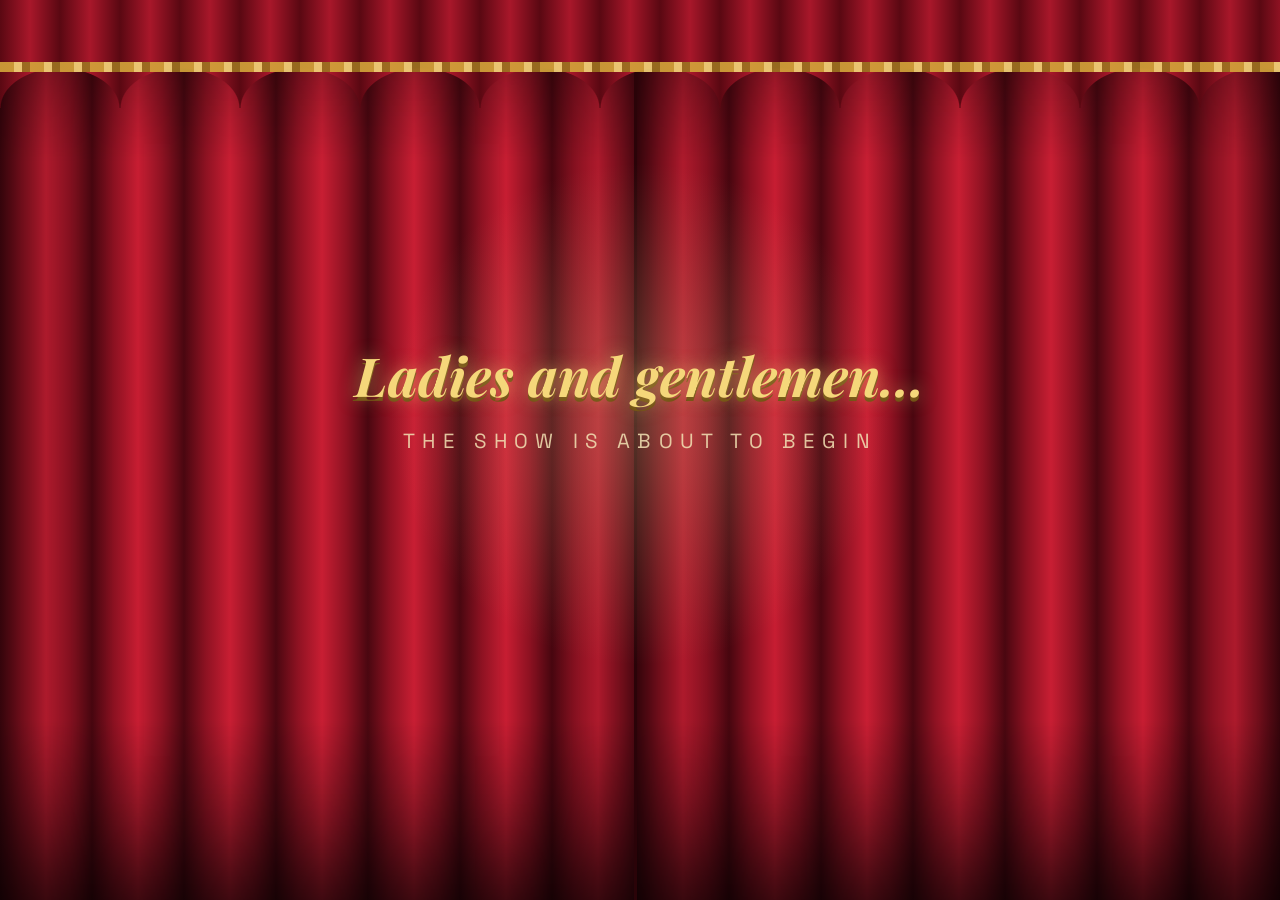
==== index.html @ 65e8bf9b "Remove voice control; update authors on cover Co-Authored-By: Claude Opus 5.5 <noreply@anthropic.com" ====
<!DOCTYPE html>
<html lang="en">
<head>
<meta charset="utf-8">
<meta name="viewport" content="width=device-width, initial-scale=1">
<title>TikTok and Its Influence on Modern People</title>
<link rel="preconnect" href="https://fonts.googleapis.com">
<link rel="preconnect" href="https://fonts.gstatic.com" crossorigin>
<link rel="stylesheet" href="https://fonts.googleapis.com/css2?family=Inter:wght@400..700&family=Space+Grotesk:wght@400..700&family=Playfair+Display:ital,wght@1,700&display=swap">
<style>
*{box-sizing:border-box;margin:0;padding:0}
html,body{width:100%;height:100%;background:#000;overflow:hidden;font-family:'Inter',Arial,sans-serif;-webkit-font-smoothing:antialiased}
#viewport{position:fixed;inset:0;display:flex;align-items:center;justify-content:center;background:#000}
#stage{position:relative;width:1920px;height:1080px;flex:none;transform-origin:center center;overflow:hidden;background:#0b0b10}

/* slide format */
#stage section{position:absolute;inset:0;width:1920px;height:1080px;display:flex;flex-direction:column;visibility:hidden;will-change:transform}
#stage section.active{visibility:visible}
#stage section div{display:flex;flex-direction:column}
#stage section h1{font-size:96px;font-weight:600;line-height:1.1}
#stage section h2{font-size:64px;font-weight:600;line-height:1.15}
#stage section h3{font-size:44px;font-weight:600;line-height:1.2}
#stage section p{font-size:32px;line-height:1.4}
#stage section aside{display:none}
#stage section svg.icon{flex:none;display:block}
#stage section .shape{flex:none;display:block}

/* slide transitions: push */
@keyframes pushInFwd{from{transform:translateX(100%)}to{transform:translateX(0)}}
@keyframes pushOutFwd{from{transform:translateX(0)}to{transform:translateX(-100%)}}
@keyframes pushInBack{from{transform:translateX(-100%)}to{transform:translateX(0)}}
@keyframes pushOutBack{from{transform:translateX(0)}to{transform:translateX(100%)}}
.in-fwd{animation:pushInFwd .5s cubic-bezier(.7,0,.25,1) both}
.out-fwd{animation:pushOutFwd .7s cubic-bezier(.7,0,.25,1) both;visibility:visible!important}
.in-back{animation:pushInBack .5s cubic-bezier(.7,0,.25,1) both}
.out-back{animation:pushOutBack .7s cubic-bezier(.7,0,.25,1) both;visibility:visible!important}

/* build-in animations (use individual translate/scale so element rotation is kept) */
[data-build-in].pending{opacity:0}
@keyframes b-fade{from{opacity:0}to{opacity:1}}
@keyframes b-rise{from{opacity:0;translate:0 70px}to{opacity:1;translate:0 0}}
@keyframes b-drop{from{opacity:0;translate:0 -70px}to{opacity:1;translate:0 0}}
@keyframes b-left{from{opacity:0;translate:120px 0}to{opacity:1;translate:0 0}}
@keyframes b-right{from{opacity:0;translate:-120px 0}to{opacity:1;translate:0 0}}
@keyframes b-scale{from{opacity:0;scale:.6}to{opacity:1;scale:1}}
@keyframes b-pop{0%{opacity:0;scale:.3}60%{opacity:1;scale:1.12}80%{scale:.96}100%{opacity:1;scale:1}}
.b-fade{animation:b-fade .6s ease both}
.b-rise{animation:b-rise .7s cubic-bezier(.2,.8,.2,1) both}
.b-drop{animation:b-drop .7s cubic-bezier(.2,.8,.2,1) both}
.b-left{animation:b-left .7s cubic-bezier(.2,.8,.2,1) both}
.b-right{animation:b-right .7s cubic-bezier(.2,.8,.2,1) both}
.b-scale{animation:b-scale .6s cubic-bezier(.2,.8,.2,1) both}
.b-pop{animation:b-pop .6s cubic-bezier(.2,.8,.2,1) both}

/* ---------- curtains ---------- */
#theatre{position:fixed;inset:0;z-index:50;pointer-events:none}
.curtain{position:absolute;top:0;bottom:0;width:50.5%;pointer-events:auto;
  background:
    linear-gradient(180deg,rgba(0,0,0,.35) 0%,rgba(0,0,0,0) 18%,rgba(0,0,0,0) 80%,rgba(0,0,0,.55) 100%),
    repeating-linear-gradient(90deg,#4a0710 0px,#8e1222 22px,#c81e33 46px,#8e1222 70px,#4a0710 92px);
  box-shadow:inset 0 0 120px rgba(0,0,0,.6);
  transition:transform 2.6s cubic-bezier(.65,0,.25,1)}
.curtain.l{left:0;transform-origin:left top;border-right:3px solid #2a0308}
.curtain.r{right:0;transform-origin:right top;border-left:3px solid #2a0308}
#theatre.open .curtain.l{transform:translateX(-96%) scaleX(.55)}
#theatre.open .curtain.r{transform:translateX(96%) scaleX(.55)}
.valance{position:absolute;left:0;right:0;top:0;height:12vh;z-index:3;pointer-events:none;
  background:
    repeating-linear-gradient(90deg,#5a0812 0,#a8172a 30px,#5a0812 60px);
  -webkit-mask:radial-gradient(60px 40px at 60px 100%,transparent 98%,#000) 0 0/120px 100% repeat-x;
          mask:radial-gradient(60px 40px at 60px 100%,transparent 98%,#000) 0 0/120px 100% repeat-x;
  box-shadow:0 10px 30px rgba(0,0,0,.6)}
.valance-trim{position:absolute;left:0;right:0;top:calc(12vh - 46px);height:10px;z-index:4;pointer-events:none;
  background:repeating-linear-gradient(90deg,#d4a63a 0 14px,#f5d77a 14px 22px,#9c7420 22px 30px);opacity:.9}
#marquee{position:absolute;left:50%;top:44%;transform:translate(-50%,-50%);z-index:5;text-align:center;
  color:#f5d77a;pointer-events:none;transition:opacity .8s ease;width:90vw}
#marquee .t1{font-family:'Playfair Display',Georgia,serif;font-style:italic;font-weight:700;font-size:clamp(28px,4.2vw,72px);
  text-shadow:0 0 18px rgba(245,215,122,.55),0 4px 0 #6b4b10}
#marquee .t2{margin-top:2vh;font-family:'Space Grotesk',Arial,sans-serif;font-size:clamp(16px,1.6vw,28px);letter-spacing:.35em;
  text-transform:uppercase;color:#f3e3b5;opacity:.85}
#theatre.open #marquee{opacity:0}
#spot{position:absolute;inset:0;z-index:2;pointer-events:none;
  background:radial-gradient(ellipse 28% 40% at 50% 46%,rgba(255,230,160,.22),transparent 70%);
  animation:spot 4s ease-in-out infinite alternate;transition:opacity .8s}
@keyframes spot{from{opacity:.6}to{opacity:1}}
#theatre.open #spot{opacity:0}
#theatre.open .valance,#theatre.open .valance-trim{transition:transform 2.4s cubic-bezier(.65,0,.25,1) .6s;transform:translateY(-130%)}
#theatre.gone{display:none}

/* slide counter + hint */
#hud{position:fixed;left:50%;bottom:14px;transform:translateX(-50%);z-index:40;color:rgba(255,255,255,.55);font:500 13px 'Inter',Arial,sans-serif;
  background:rgba(0,0,0,.35);padding:6px 12px;border-radius:999px;opacity:0;transition:opacity .4s;pointer-events:none}
body.show-hud #hud{opacity:1}
</style>
</head>
<body>
<div id="viewport"><div id="stage">
<section id="cover" data-transition="push" style="background:radial-gradient(circle at 80% 45%, #2b1238 0%, #0b0b10 60%);color:#f4f1ea;font-family:'Inter', Arial, sans-serif;padding:128px;display:flex;flex-direction:column;justify-content:space-between;gap:32px">
<div style="position:absolute;left:1352px;top:140px;width:400px;height:800px;display:flex;flex-direction:column;justify-content:space-between;padding:36px;border-radius:56px;border:12px solid #26262e;background:linear-gradient(160deg, #ff2d6f 0%, #7a3cff 50%, #16d9d0 100%);box-shadow:0 0 140px rgba(255,45,111,0.45)">
<p style="align-self:center;font-size:24px;font-weight:700;color:#ffffff;background:rgba(11,11,16,0.35);padding:8px 24px;border-radius:40px">For You</p>
<x-icon name="Play" style="align-self:center;color:#ffffff;width:150px;height:150px"></x-icon>
<div style="display:flex;flex-direction:row;justify-content:space-between;align-items:flex-end">
<div style="display:flex;flex-direction:column;gap:14px">
<div style="width:190px;height:14px;border-radius:7px;background:#ffffff"></div>
<div style="width:130px;height:14px;border-radius:7px;background:rgba(255,255,255,0.7)"></div>
</div>
<div style="display:flex;flex-direction:column;gap:24px">
<x-icon name="ThumbsUp" style="color:#ffffff;width:52px;height:52px"></x-icon>
<x-icon name="Chat" style="color:#ffffff;width:52px;height:52px"></x-icon>
<x-icon name="PaperPlane" style="color:#ffffff;width:52px;height:52px"></x-icon>
</div>
</div>
</div>
<p data-build-in="pop 1 auto" style="position:absolute;left:1170px;top:240px;width:270px;text-align:center;font-size:30px;font-weight:700;color:#0b0b10;background:#25f4ee;padding:14px 20px;border-radius:40px;transform:rotate(-8deg);box-shadow:0 12px 32px rgba(0,0,0,0.45)">#creativity</p>
<p data-build-in="pop 2 auto" style="position:absolute;left:1570px;top:560px;width:210px;text-align:center;font-size:30px;font-weight:700;color:#0b0b10;background:#ff2d6f;padding:14px 20px;border-radius:40px;transform:rotate(7deg);box-shadow:0 12px 32px rgba(0,0,0,0.45)">#trends</p>
<p data-build-in="pop 3 auto" style="position:absolute;left:1210px;top:690px;width:190px;text-align:center;font-size:30px;font-weight:700;color:#0b0b10;background:#f4f1ea;padding:14px 20px;border-radius:40px;transform:rotate(-5deg);box-shadow:0 12px 32px rgba(0,0,0,0.45)">#ideas</p>
<p style="align-self:flex-start;font-size:26px;font-weight:700;color:#0b0b10;background:#25f4ee;padding:10px 28px;border-radius:40px">English project · Social networks</p>
<div style="width:1000px;display:flex;flex-direction:column;gap:16px">
<h1 style="font-family:'Space Grotesk', Arial, sans-serif;font-size:220px;font-weight:700;line-height:1;color:#ffffff;text-shadow:6px 6px 0 #ff2d6f, -6px -6px 0 #25f4ee">TikTok</h1>
<p style="font-family:'Space Grotesk', Arial, sans-serif;font-size:56px;font-weight:600;line-height:1.15;color:#f4f1ea">and its influence on modern people</p>
</div>
<div style="width:1150px;display:flex;flex-direction:column;gap:8px">
<p style="font-size:24px;font-weight:600;color:#25f4ee;text-transform:uppercase;letter-spacing:2px">Prepared by</p>
<p style="font-size:30px;line-height:1.4;color:#f4f1ea">Fedir Demianchuk · Liubomyr Shchavinskyi</p>
<p style="font-size:30px;line-height:1.4;color:#a3a3ad">Class 11-І</p>
</div>
<aside>Hello! Today we want to tell you about TikTok and its influence on modern people. We chose TikTok because almost every teenager uses it.

UA: Привіт! Сьогодні ми хочемо розповісти вам про TikTok і його вплив на сучасну людину. Ми обрали TikTok, тому що ним користується майже кожен підліток.</aside>
</section>
<section id="features" data-transition="push" style="background:radial-gradient(circle at 90% 0%, #123a3c 0%, #0b0b10 55%);color:#f4f1ea;font-family:'Inter', Arial, sans-serif;padding:128px 128px 160px;display:flex;flex-direction:column;gap:32px">
<div style="position:absolute;left:128px;top:92px;width:96px;height:10px;border-radius:5px;background:linear-gradient(90deg, #25f4ee, #ff2d6f)"></div>
<h2 style="font-family:'Space Grotesk', Arial, sans-serif;font-size:72px;font-weight:700;line-height:1.1;color:#ffffff">What is TikTok?</h2>
<p style="font-size:40px;line-height:1.3;color:#a3a3ad">A social network for making, sharing and watching short videos.</p>
<div data-build-in="rise 1 auto" style="position:absolute;left:128px;top:410px;width:392px;display:flex;flex-direction:column;gap:20px;background:#16161c;padding:36px;border-radius:28px;border:1px solid #2c2c36;box-shadow:0 0 48px rgba(37,244,238,0.16)">
<div style="width:88px;height:88px;display:flex;flex-direction:row;align-items:center;justify-content:center;border-radius:24px;background:linear-gradient(135deg, #25f4ee, #16bdb8)"><x-icon name="Play" style="color:#0b0b10;width:48px;height:48px"></x-icon></div>
<h3 style="font-family:'Space Grotesk', Arial, sans-serif;font-size:40px;font-weight:700;line-height:1.1;color:#ffffff">Short videos</h3>
<p style="font-size:30px;line-height:1.4">Film, add music, text and effects right in your phone.</p>
</div>
<div data-build-in="rise 2 auto" style="position:absolute;left:552px;top:410px;width:392px;display:flex;flex-direction:column;gap:20px;background:#16161c;padding:36px;border-radius:28px;border:1px solid #2c2c36;box-shadow:0 0 48px rgba(255,45,111,0.16)">
<div style="width:88px;height:88px;display:flex;flex-direction:row;align-items:center;justify-content:center;border-radius:24px;background:linear-gradient(135deg, #ff2d6f, #ff6a95)"><x-icon name="Star" style="color:#0b0b10;width:48px;height:48px"></x-icon></div>
<h3 style="font-family:'Space Grotesk', Arial, sans-serif;font-size:40px;font-weight:700;line-height:1.1;color:#ffffff">For You page</h3>
<p style="font-size:30px;line-height:1.4">An algorithm chooses videos for every user.</p>
</div>
<div data-build-in="rise 3 auto" style="position:absolute;left:976px;top:410px;width:392px;display:flex;flex-direction:column;gap:20px;background:#16161c;padding:36px;border-radius:28px;border:1px solid #2c2c36;box-shadow:0 0 48px rgba(37,244,238,0.16)">
<div style="width:88px;height:88px;display:flex;flex-direction:row;align-items:center;justify-content:center;border-radius:24px;background:linear-gradient(135deg, #25f4ee, #16bdb8)"><x-icon name="Users" style="color:#0b0b10;width:48px;height:48px"></x-icon></div>
<h3 style="font-family:'Space Grotesk', Arial, sans-serif;font-size:40px;font-weight:700;line-height:1.1;color:#ffffff">Trends and duets</h3>
<p style="font-size:30px;line-height:1.4">Users join challenges and answer each other's videos.</p>
</div>
<div data-build-in="rise 4 auto" style="position:absolute;left:1400px;top:410px;width:392px;display:flex;flex-direction:column;gap:20px;background:#16161c;padding:36px;border-radius:28px;border:1px solid #2c2c36;box-shadow:0 0 48px rgba(255,45,111,0.16)">
<div style="width:88px;height:88px;display:flex;flex-direction:row;align-items:center;justify-content:center;border-radius:24px;background:linear-gradient(135deg, #ff2d6f, #ff6a95)"><x-icon name="Lightning" style="color:#0b0b10;width:48px;height:48px"></x-icon></div>
<h3 style="font-family:'Space Grotesk', Arial, sans-serif;font-size:40px;font-weight:700;line-height:1.1;color:#ffffff">Live streams</h3>
<p style="font-size:30px;line-height:1.4">Authors talk to their audience in real time.</p>
</div>
<div style="position:absolute;left:128px;right:128px;bottom:64px;display:flex;flex-direction:row;justify-content:space-between">
<p style="font-size:24px;color:#8d8d98">TikTok · English project</p>
<p style="font-size:24px;color:#8d8d98">2</p>
</div>
<aside>TikTok is a social network where people make, share and watch short videos. Its main purpose is entertainment and self-expression. You can film a video, add music and effects in your phone. The "For You" page shows videos that an algorithm chooses for you. Users also join trends, make duets and go live.

UA: TikTok — це соціальна мережа, де люди створюють, поширюють і дивляться короткі відео. Її головне призначення — розваги та самовираження. Можна зняти відео, додати музику й ефекти просто в телефоні. Сторінка «Для тебе» показує відео, які алгоритм підбирає саме для вас. Користувачі також долучаються до трендів, роблять дуети та виходять у прямий ефір.</aside>
</section>
<section id="proscons" data-transition="push" style="background:radial-gradient(circle at 50% 100%, #24143a 0%, #0b0b10 55%);color:#f4f1ea;font-family:'Inter', Arial, sans-serif;padding:128px 128px 160px;display:flex;flex-direction:column;gap:32px">
<div style="position:absolute;left:128px;top:92px;width:96px;height:10px;border-radius:5px;background:linear-gradient(90deg, #25f4ee, #ff2d6f)"></div>
<h2 style="font-family:'Space Grotesk', Arial, sans-serif;font-size:72px;font-weight:700;line-height:1.1;color:#ffffff">Advantages and disadvantages</h2>
<div data-build-in="right 1 auto" style="position:absolute;left:128px;top:290px;width:800px;display:flex;flex-direction:column;gap:26px;background:#16161c;padding:48px;border-radius:28px;border:2px solid #25f4ee;box-shadow:0 0 64px rgba(37,244,238,0.2)">
<div style="display:flex;flex-direction:row;gap:20px;align-items:center">
<x-icon name="ThumbsUp" style="color:#25f4ee;width:56px;height:56px"></x-icon>
<h3 style="font-family:'Space Grotesk', Arial, sans-serif;font-size:40px;font-weight:700;color:#25f4ee">Advantages</h3>
</div>
<div style="display:flex;flex-direction:row;gap:20px;align-items:flex-start"><x-icon name="CheckCircle" style="color:#25f4ee;width:40px;height:40px"></x-icon><p style="flex:1;font-size:30px;line-height:1.4">Easy to create: you only need a phone</p></div>
<div style="display:flex;flex-direction:row;gap:20px;align-items:flex-start"><x-icon name="CheckCircle" style="color:#25f4ee;width:40px;height:40px"></x-icon><p style="flex:1;font-size:30px;line-height:1.4">Anyone can be noticed, not only stars</p></div>
<div style="display:flex;flex-direction:row;gap:20px;align-items:flex-start"><x-icon name="CheckCircle" style="color:#25f4ee;width:40px;height:40px"></x-icon><p style="flex:1;font-size:30px;line-height:1.4">A lot of educational content</p></div>
<div style="display:flex;flex-direction:row;gap:20px;align-items:flex-start"><x-icon name="CheckCircle" style="color:#25f4ee;width:40px;height:40px"></x-icon><p style="flex:1;font-size:30px;line-height:1.4">New ideas, music and friends from all over the world</p></div>
</div>
<div data-build-in="left 2 auto" style="position:absolute;left:992px;top:290px;width:800px;display:flex;flex-direction:column;gap:26px;background:#16161c;padding:48px;border-radius:28px;border:2px solid #ff2d6f;box-shadow:0 0 64px rgba(255,45,111,0.2)">
<div style="display:flex;flex-direction:row;gap:20px;align-items:center">
<x-icon name="Warning" style="color:#ff2d6f;width:56px;height:56px"></x-icon>
<h3 style="font-family:'Space Grotesk', Arial, sans-serif;font-size:40px;font-weight:700;color:#ff2d6f">Disadvantages</h3>
</div>
<div style="display:flex;flex-direction:row;gap:20px;align-items:flex-start"><x-icon name="Clock" style="color:#ff2d6f;width:40px;height:40px"></x-icon><p style="flex:1;font-size:30px;line-height:1.4">Endless scrolling takes too much time</p></div>
<div style="display:flex;flex-direction:row;gap:20px;align-items:flex-start"><x-icon name="Activity" style="color:#ff2d6f;width:40px;height:40px"></x-icon><p style="flex:1;font-size:30px;line-height:1.4">It becomes harder to concentrate</p></div>
<div style="display:flex;flex-direction:row;gap:20px;align-items:flex-start"><x-icon name="Warning" style="color:#ff2d6f;width:40px;height:40px"></x-icon><p style="flex:1;font-size:30px;line-height:1.4">Fake news and dangerous challenges</p></div>
<div style="display:flex;flex-direction:row;gap:20px;align-items:flex-start"><x-icon name="Star" style="color:#ff2d6f;width:40px;height:40px"></x-icon><p style="flex:1;font-size:30px;line-height:1.4">Pressure to look perfect and get likes</p></div>
</div>
<div data-build-in="pop 3 auto" style="position:absolute;left:900px;top:470px;width:120px;height:120px;display:flex;flex-direction:row;align-items:center;justify-content:center;border-radius:60px;background:linear-gradient(135deg, #25f4ee, #ff2d6f);box-shadow:0 0 48px rgba(0,0,0,0.6)">
<p style="font-family:'Space Grotesk', Arial, sans-serif;font-size:40px;font-weight:700;color:#0b0b10">VS</p>
</div>
<div style="position:absolute;left:128px;right:128px;bottom:64px;display:flex;flex-direction:row;justify-content:space-between">
<p style="font-size:24px;color:#8d8d98">TikTok · English project</p>
<p style="font-size:24px;color:#8d8d98">3</p>
</div>
<aside>TikTok has advantages. It is easy to create videos, anyone can become popular, there is a lot of educational content, and we find new ideas and friends from all over the world. But there are disadvantages too. Endless scrolling takes too much time, it becomes harder to concentrate, there are fake news and dangerous challenges, and people feel pressure to look perfect.

UA: У TikTok є переваги. Відео створювати легко, популярним може стати будь-хто, є багато освітнього контенту, і ми знаходимо нові ідеї та друзів з усього світу. Але є й недоліки. Нескінченне гортання забирає забагато часу, стає важче зосереджуватися, трапляються фейкові новини й небезпечні челенджі, а люди відчувають тиск — треба виглядати ідеально.</aside>
</section>
<section id="creativity" data-transition="push" style="background:radial-gradient(circle at 10% 0%, #123a3c 0%, #0b0b10 55%);color:#f4f1ea;font-family:'Inter', Arial, sans-serif;padding:128px 128px 160px;display:flex;flex-direction:column;gap:32px">
<div style="position:absolute;left:128px;top:92px;width:96px;height:10px;border-radius:5px;background:linear-gradient(90deg, #25f4ee, #ff2d6f)"></div>
<h2 style="font-family:'Space Grotesk', Arial, sans-serif;font-size:72px;font-weight:700;line-height:1.1;color:#ffffff">How TikTok changes its users</h2>
<div data-build-in="rise 1 auto" style="position:absolute;left:128px;top:280px;width:533px;display:flex;flex-direction:column;gap:20px;background:#16161c;padding:36px;border-radius:28px;border:1px solid #2c2c36">
<div style="display:flex;flex-direction:row;gap:16px;align-items:center">
<div style="width:56px;height:56px;display:flex;flex-direction:row;align-items:center;justify-content:center;border-radius:16px;background:linear-gradient(135deg, #25f4ee, #ff2d6f)"><x-icon name="Tool" style="color:#0b0b10;width:32px;height:32px"></x-icon></div>
<h3 style="font-family:'Space Grotesk', Arial, sans-serif;font-size:40px;font-weight:700;color:#ffffff;white-space:nowrap">Creativity</h3>
</div>
<p style="font-size:28px;line-height:1.4;background:rgba(37,244,238,0.12);border-left:6px solid #25f4ee;padding:20px;border-radius:12px">Simple tools make everyone an author: we film, edit, dance and joke.</p>
<p style="font-size:28px;line-height:1.4;background:rgba(255,45,111,0.12);border-left:6px solid #ff2d6f;padding:20px;border-radius:12px">Many people only copy trends and invent nothing new.</p>
</div>
<div data-build-in="rise 2 auto" style="position:absolute;left:693px;top:280px;width:533px;display:flex;flex-direction:column;gap:20px;background:#16161c;padding:36px;border-radius:28px;border:1px solid #2c2c36">
<div style="display:flex;flex-direction:row;gap:16px;align-items:center">
<div style="width:56px;height:56px;display:flex;flex-direction:row;align-items:center;justify-content:center;border-radius:16px;background:linear-gradient(135deg, #25f4ee, #ff2d6f)"><x-icon name="Lightbulb" style="color:#0b0b10;width:32px;height:32px"></x-icon></div>
<h3 style="font-family:'Space Grotesk', Arial, sans-serif;font-size:40px;font-weight:700;color:#ffffff;white-space:nowrap">Thinking</h3>
</div>
<p style="font-size:28px;line-height:1.4;background:rgba(37,244,238,0.12);border-left:6px solid #25f4ee;padding:20px;border-radius:12px">We learn to explain ideas quickly and clearly.</p>
<p style="font-size:28px;line-height:1.4;background:rgba(255,45,111,0.12);border-left:6px solid #ff2d6f;padding:20px;border-radius:12px">The brain gets used to fast content, so books and long lessons feel boring.</p>
</div>
<div data-build-in="rise 3 auto" style="position:absolute;left:1258px;top:280px;width:534px;display:flex;flex-direction:column;gap:20px;background:#16161c;padding:36px;border-radius:28px;border:1px solid #2c2c36">
<div style="display:flex;flex-direction:row;gap:16px;align-items:center">
<div style="width:56px;height:56px;display:flex;flex-direction:row;align-items:center;justify-content:center;border-radius:16px;background:linear-gradient(135deg, #25f4ee, #ff2d6f)"><x-icon name="Chat" style="color:#0b0b10;width:32px;height:32px"></x-icon></div>
<h3 style="font-family:'Space Grotesk', Arial, sans-serif;font-size:40px;font-weight:700;color:#ffffff;white-space:nowrap">Self-expression</h3>
</div>
<p style="font-size:28px;line-height:1.4;background:rgba(37,244,238,0.12);border-left:6px solid #25f4ee;padding:20px;border-radius:12px">People show their hobbies, style and opinions and find their community.</p>
<p style="font-size:28px;line-height:1.4;background:rgba(255,45,111,0.12);border-left:6px solid #ff2d6f;padding:20px;border-radius:12px">Some change themselves just to get more likes.</p>
</div>
<div style="position:absolute;left:128px;top:850px;width:900px;display:flex;flex-direction:row;gap:40px;align-items:center">
<div style="display:flex;flex-direction:row;gap:12px;align-items:center"><div style="width:28px;height:28px;border-radius:8px;background:#25f4ee"></div><p style="font-size:24px;color:#a3a3ad">positive influence</p></div>
<div style="display:flex;flex-direction:row;gap:12px;align-items:center"><div style="width:28px;height:28px;border-radius:8px;background:#ff2d6f"></div><p style="font-size:24px;color:#a3a3ad">negative influence</p></div>
</div>
<div style="position:absolute;left:128px;right:128px;bottom:64px;display:flex;flex-direction:row;justify-content:space-between">
<p style="font-size:24px;color:#8d8d98">TikTok · English project</p>
<p style="font-size:24px;color:#8d8d98">4</p>
</div>
<aside>TikTok influences creativity, thinking and self-expression. Creativity: simple tools make everyone an author, but many people only copy trends. Thinking: we learn to explain ideas quickly, but the brain gets used to fast content, and books feel boring. Self-expression: people show their hobbies and find their community, but some change themselves just to get likes.

UA: TikTok впливає на творчість, мислення та самовираження. Творчість: прості інструменти роблять кожного автором, але багато хто лише копіює тренди. Мислення: ми вчимося швидко пояснювати ідеї, але мозок звикає до швидкого контенту, і книжки здаються нудними. Самовираження: люди показують свої захоплення й знаходять свою спільноту, але дехто змінює себе лише заради лайків.</aside>
</section>
<section id="positive" data-transition="push" style="background:radial-gradient(circle at 50% 0%, #0f4244 0%, #0b0b10 55%);color:#f4f1ea;font-family:'Inter', Arial, sans-serif;padding:128px 128px 160px;display:flex;flex-direction:column;gap:32px">
<div style="position:absolute;left:128px;top:92px;width:96px;height:10px;border-radius:5px;background:#25f4ee"></div>
<h2 style="font-family:'Space Grotesk', Arial, sans-serif;font-size:72px;font-weight:700;line-height:1.1;color:#ffffff">Positive influence: <span style="color:#25f4ee">examples</span></h2>
<div data-build-in="rise 1 auto" style="position:absolute;left:128px;top:300px;width:533px;display:flex;flex-direction:column;gap:24px;background:#16161c;padding:40px;border-radius:28px;border-top:10px solid #25f4ee;box-shadow:0 0 64px rgba(37,244,238,0.18)">
<div style="width:120px;height:120px;display:flex;flex-direction:row;align-items:center;justify-content:center;border-radius:32px;background:linear-gradient(135deg, #25f4ee, #16bdb8)"><x-icon name="Book" style="color:#0b0b10;width:68px;height:68px"></x-icon></div>
<h3 style="font-family:'Space Grotesk', Arial, sans-serif;font-size:40px;font-weight:700;color:#ffffff">BookTok</h3>
<p style="font-size:30px;line-height:1.4">Short book reviews made reading popular among teenagers again.</p>
</div>
<div data-build-in="rise 2 auto" style="position:absolute;left:693px;top:300px;width:533px;display:flex;flex-direction:column;gap:24px;background:#16161c;padding:40px;border-radius:28px;border-top:10px solid #25f4ee;box-shadow:0 0 64px rgba(37,244,238,0.18)">
<div style="width:120px;height:120px;display:flex;flex-direction:row;align-items:center;justify-content:center;border-radius:32px;background:linear-gradient(135deg, #25f4ee, #16bdb8)"><x-icon name="GraduationCap" style="color:#0b0b10;width:68px;height:68px"></x-icon></div>
<h3 style="font-family:'Space Grotesk', Arial, sans-serif;font-size:40px;font-weight:700;color:#ffffff">Learning in a minute</h3>
<p style="font-size:30px;line-height:1.4">Teachers explain English, science and history in short, simple videos.</p>
</div>
<div data-build-in="rise 3 auto" style="position:absolute;left:1258px;top:300px;width:534px;display:flex;flex-direction:column;gap:24px;background:#16161c;padding:40px;border-radius:28px;border-top:10px solid #25f4ee;box-shadow:0 0 64px rgba(37,244,238,0.18)">
<div style="width:120px;height:120px;display:flex;flex-direction:row;align-items:center;justify-content:center;border-radius:32px;background:linear-gradient(135deg, #25f4ee, #16bdb8)"><x-icon name="Star" style="color:#0b0b10;width:68px;height:68px"></x-icon></div>
<h3 style="font-family:'Space Grotesk', Arial, sans-serif;font-size:40px;font-weight:700;color:#ffffff">A start for talents</h3>
<p style="font-size:30px;line-height:1.4">Young musicians, artists and small businesses find their audience without big money.</p>
</div>
<div style="position:absolute;left:128px;right:128px;bottom:64px;display:flex;flex-direction:row;justify-content:space-between">
<p style="font-size:24px;color:#8d8d98">TikTok · English project</p>
<p style="font-size:24px;color:#8d8d98">5</p>
</div>
<aside>Here are examples of positive influence. First, BookTok: short book reviews made reading popular among teenagers again. Second, learning: teachers explain English, science and history in short videos. Third, TikTok is a start for talents: young musicians, artists and small businesses find their audience without big money.

UA: Ось приклади позитивного впливу. Перший — BookTok: короткі огляди книжок знову зробили читання популярним серед підлітків. Другий — навчання: вчителі пояснюють англійську, науку та історію в коротких відео. Третій — TikTok дає старт талантам: молоді музиканти, художники й малий бізнес знаходять свою аудиторію без великих грошей.</aside>
</section>
<section id="negative" data-transition="push" style="background:radial-gradient(circle at 50% 0%, #4a1027 0%, #0b0b10 55%);color:#f4f1ea;font-family:'Inter', Arial, sans-serif;padding:128px 128px 160px;display:flex;flex-direction:column;gap:32px">
<div style="position:absolute;left:128px;top:92px;width:96px;height:10px;border-radius:5px;background:#ff2d6f"></div>
<h2 style="font-family:'Space Grotesk', Arial, sans-serif;font-size:72px;font-weight:700;line-height:1.1;color:#ffffff">Negative influence: <span style="color:#ff2d6f">examples</span></h2>
<div data-build-in="rise 1 auto" style="position:absolute;left:128px;top:300px;width:533px;display:flex;flex-direction:column;gap:24px;background:#16161c;padding:40px;border-radius:28px;border-top:10px solid #ff2d6f;box-shadow:0 0 64px rgba(255,45,111,0.18)">
<div style="width:120px;height:120px;display:flex;flex-direction:row;align-items:center;justify-content:center;border-radius:32px;background:linear-gradient(135deg, #ff2d6f, #ff6a95)"><x-icon name="Warning" style="color:#0b0b10;width:68px;height:68px"></x-icon></div>
<h3 style="font-family:'Space Grotesk', Arial, sans-serif;font-size:40px;font-weight:700;color:#ffffff">Dangerous challenges</h3>
<p style="font-size:30px;line-height:1.4">Some trends push teenagers to risk their health for views.</p>
</div>
<div data-build-in="rise 2 auto" style="position:absolute;left:693px;top:300px;width:533px;display:flex;flex-direction:column;gap:24px;background:#16161c;padding:40px;border-radius:28px;border-top:10px solid #ff2d6f;box-shadow:0 0 64px rgba(255,45,111,0.18)">
<div style="width:120px;height:120px;display:flex;flex-direction:row;align-items:center;justify-content:center;border-radius:32px;background:linear-gradient(135deg, #ff2d6f, #ff6a95)"><x-icon name="Clock" style="color:#0b0b10;width:68px;height:68px"></x-icon></div>
<h3 style="font-family:'Space Grotesk', Arial, sans-serif;font-size:40px;font-weight:700;color:#ffffff">Endless scrolling</h3>
<p style="font-size:30px;line-height:1.4">"Just five minutes" becomes hours. Sleep and homework suffer.</p>
</div>
<div data-build-in="rise 3 auto" style="position:absolute;left:1258px;top:300px;width:534px;display:flex;flex-direction:column;gap:24px;background:#16161c;padding:40px;border-radius:28px;border-top:10px solid #ff2d6f;box-shadow:0 0 64px rgba(255,45,111,0.18)">
<div style="width:120px;height:120px;display:flex;flex-direction:row;align-items:center;justify-content:center;border-radius:32px;background:linear-gradient(135deg, #ff2d6f, #ff6a95)"><x-icon name="Users" style="color:#0b0b10;width:68px;height:68px"></x-icon></div>
<h3 style="font-family:'Space Grotesk', Arial, sans-serif;font-size:40px;font-weight:700;color:#ffffff">Comparing yourself</h3>
<p style="font-size:30px;line-height:1.4">Filters and "perfect" lives make people feel worse about themselves.</p>
</div>
<div style="position:absolute;left:128px;right:128px;bottom:64px;display:flex;flex-direction:row;justify-content:space-between">
<p style="font-size:24px;color:#8d8d98">TikTok · English project</p>
<p style="font-size:24px;color:#8d8d98">6</p>
</div>
<aside>There are negative examples too. First, dangerous challenges: some trends push teenagers to risk their health for views. Second, endless scrolling: "just five minutes" becomes hours, and sleep and homework suffer. Third, comparing yourself to others: filters and "perfect" lives make people feel worse about themselves.

UA: Є й негативні приклади. Перший — небезпечні челенджі: деякі тренди штовхають підлітків ризикувати здоров'ям заради переглядів. Другий — нескінченне гортання: «лише п'ять хвилин» перетворюються на години, страждають сон і домашні завдання. Третій — порівняння себе з іншими: фільтри та «ідеальне» життя змушують людей гірше ставитися до себе.</aside>
</section>
<section id="opinion" data-transition="push" style="background:linear-gradient(135deg, #25f4ee 0%, #19c9c3 100%);color:#0b0b10;font-family:'Inter', Arial, sans-serif;padding:128px 128px 160px;display:flex;flex-direction:column;justify-content:space-between;gap:32px">
<p style="align-self:flex-start;font-size:26px;font-weight:700;color:#f4f1ea;background:#0b0b10;padding:10px 28px;border-radius:40px">Our opinion</p>
<h2 style="width:900px;font-family:'Space Grotesk', Arial, sans-serif;font-size:76px;font-weight:700;line-height:1.1;color:#0b0b10">TikTok develops creativity when you create, and limits it when you only scroll.</h2>
<p style="width:900px;font-size:34px;line-height:1.35;color:#0b0b10">It gives tools, ideas and an audience. The result depends on us.</p>
<div data-build-in="left 1 auto" style="position:absolute;left:1100px;top:240px;width:692px;display:flex;flex-direction:row;gap:36px;align-items:center;background:#0b0b10;padding:44px;border-radius:32px;box-shadow:0 24px 64px rgba(11,11,16,0.35)">
<x-shape kind="arrow-up" style="background:#25f4ee;width:64px;height:128px"></x-shape>
<div style="flex:1;display:flex;flex-direction:column;gap:10px">
<h3 style="font-family:'Space Grotesk', Arial, sans-serif;font-size:44px;font-weight:700;color:#25f4ee">You create</h3>
<p style="font-size:30px;line-height:1.4;color:#f4f1ea">Imagination works, skills grow.</p>
</div>
</div>
<div data-build-in="left 2 auto" style="position:absolute;left:1100px;top:540px;width:692px;display:flex;flex-direction:row;gap:36px;align-items:center;background:#0b0b10;padding:44px;border-radius:32px;box-shadow:0 24px 64px rgba(11,11,16,0.35)">
<x-shape kind="arrow-down" style="background:#ff2d6f;width:64px;height:128px"></x-shape>
<div style="flex:1;display:flex;flex-direction:column;gap:10px">
<h3 style="font-family:'Space Grotesk', Arial, sans-serif;font-size:44px;font-weight:700;color:#ff2d6f">You only scroll</h3>
<p style="font-size:30px;line-height:1.4;color:#f4f1ea">You copy others, your ideas sleep.</p>
</div>
</div>
<div style="position:absolute;left:128px;right:128px;bottom:64px;display:flex;flex-direction:row;justify-content:space-between">
<p style="font-size:24px;color:#0b0b10">TikTok · English project</p>
<p style="font-size:24px;color:#0b0b10">7</p>
</div>
<aside>What is our opinion? We think TikTok develops creativity when you create, and limits it when you only scroll. It gives tools, ideas and an audience. But if we only watch and copy other people, our imagination does not work.

UA: Яка наша думка? Ми вважаємо, що TikTok розвиває креативність, коли ти створюєш, і обмежує її, коли ти лише гортаєш стрічку. Він дає інструменти, ідеї та аудиторію. Але якщо ми тільки дивимося й копіюємо інших, наша уява не працює.</aside>
</section>
<section id="advice" data-transition="push" style="background:radial-gradient(circle at 90% 100%, #2b1238 0%, #0b0b10 55%);color:#f4f1ea;font-family:'Inter', Arial, sans-serif;padding:128px 128px 160px;display:flex;flex-direction:column;gap:32px">
<div style="position:absolute;left:128px;top:92px;width:96px;height:10px;border-radius:5px;background:linear-gradient(90deg, #25f4ee, #ff2d6f)"></div>
<h2 style="font-family:'Space Grotesk', Arial, sans-serif;font-size:72px;font-weight:700;line-height:1.1;color:#ffffff">Our advice: use TikTok wisely</h2>
<div data-build-in="rise 1 auto" style="position:absolute;left:128px;top:290px;width:816px;display:flex;flex-direction:row;gap:32px;align-items:flex-start;background:#16161c;padding:40px;border-radius:28px;border:1px solid #2c2c36;box-shadow:0 0 48px rgba(37,244,238,0.16)">
<div style="width:104px;height:104px;display:flex;flex-direction:row;align-items:center;justify-content:center;border-radius:28px;background:linear-gradient(135deg, #25f4ee, #16bdb8)"><x-icon name="Clock" style="color:#0b0b10;width:60px;height:60px"></x-icon></div>
<div style="flex:1;display:flex;flex-direction:column;gap:12px">
<h3 style="font-family:'Space Grotesk', Arial, sans-serif;font-size:40px;font-weight:700;color:#ffffff">1. Set a time limit</h3>
<p style="font-size:30px;line-height:1.4">Decide how long you scroll and use a timer.</p>
</div>
</div>
<div data-build-in="rise 2 auto" style="position:absolute;left:976px;top:290px;width:816px;display:flex;flex-direction:row;gap:32px;align-items:flex-start;background:#16161c;padding:40px;border-radius:28px;border:1px solid #2c2c36;box-shadow:0 0 48px rgba(255,45,111,0.16)">
<div style="width:104px;height:104px;display:flex;flex-direction:row;align-items:center;justify-content:center;border-radius:28px;background:linear-gradient(135deg, #ff2d6f, #ff6a95)"><x-icon name="GraduationCap" style="color:#0b0b10;width:60px;height:60px"></x-icon></div>
<div style="flex:1;display:flex;flex-direction:column;gap:12px">
<h3 style="font-family:'Space Grotesk', Arial, sans-serif;font-size:40px;font-weight:700;color:#ffffff">2. Follow useful accounts</h3>
<p style="font-size:30px;line-height:1.4">Teachers, artists, science: the algorithm will show more of them.</p>
</div>
</div>
<div data-build-in="rise 3 auto" style="position:absolute;left:128px;top:570px;width:816px;display:flex;flex-direction:row;gap:32px;align-items:flex-start;background:#16161c;padding:40px;border-radius:28px;border:1px solid #2c2c36;box-shadow:0 0 48px rgba(255,45,111,0.16)">
<div style="width:104px;height:104px;display:flex;flex-direction:row;align-items:center;justify-content:center;border-radius:28px;background:linear-gradient(135deg, #ff2d6f, #ff6a95)"><x-icon name="Play" style="color:#0b0b10;width:60px;height:60px"></x-icon></div>
<div style="flex:1;display:flex;flex-direction:column;gap:12px">
<h3 style="font-family:'Space Grotesk', Arial, sans-serif;font-size:40px;font-weight:700;color:#ffffff">3. Create, not only watch</h3>
<p style="font-size:30px;line-height:1.4">Make your own video about your hobby or idea.</p>
</div>
</div>
<div data-build-in="rise 4 auto" style="position:absolute;left:976px;top:570px;width:816px;display:flex;flex-direction:row;gap:32px;align-items:flex-start;background:#16161c;padding:40px;border-radius:28px;border:1px solid #2c2c36;box-shadow:0 0 48px rgba(37,244,238,0.16)">
<div style="width:104px;height:104px;display:flex;flex-direction:row;align-items:center;justify-content:center;border-radius:28px;background:linear-gradient(135deg, #25f4ee, #16bdb8)"><x-icon name="Search" style="color:#0b0b10;width:60px;height:60px"></x-icon></div>
<div style="flex:1;display:flex;flex-direction:column;gap:12px">
<h3 style="font-family:'Space Grotesk', Arial, sans-serif;font-size:40px;font-weight:700;color:#ffffff">4. Check the facts</h3>
<p style="font-size:30px;line-height:1.4">Do not believe everything and never repeat dangerous challenges.</p>
</div>
</div>
<div style="position:absolute;left:128px;right:128px;bottom:64px;display:flex;flex-direction:row;justify-content:space-between">
<p style="font-size:24px;color:#8d8d98">TikTok · English project</p>
<p style="font-size:24px;color:#8d8d98">8</p>
</div>
<aside>Finally, our advice on how to use TikTok wisely. One: set a time limit and use a timer. Two: follow useful accounts, like teachers, artists and science, and the algorithm will show you more of them. Three: create, not only watch. Make your own video about your hobby. Four: check the facts and never repeat dangerous challenges.

UA: Наостанок — наша порада, як користуватися TikTok з користю. Перше: встановіть ліміт часу й користуйтеся таймером. Друге: підписуйтеся на корисні акаунти — вчителів, художників, науку, — і алгоритм показуватиме їх більше. Третє: створюйте, а не лише дивіться. Зніміть власне відео про своє хобі. Четверте: перевіряйте факти й ніколи не повторюйте небезпечні челенджі.</aside>
</section>
<section id="thanks" data-transition="push" style="background:radial-gradient(circle at 80% 45%, #2b1238 0%, #0b0b10 60%);color:#f4f1ea;font-family:'Inter', Arial, sans-serif;padding:128px;display:flex;flex-direction:column;justify-content:space-between;gap:32px">
<div data-build-in="pop 1 auto" style="position:absolute;left:1340px;top:170px;width:220px;height:220px;display:flex;flex-direction:row;align-items:center;justify-content:center;border-radius:110px;background:linear-gradient(135deg, #ff2d6f, #ff6a95);transform:rotate(-10deg);box-shadow:0 0 96px rgba(255,45,111,0.5)"><x-icon name="ThumbsUp" style="color:#0b0b10;width:110px;height:110px"></x-icon></div>
<div data-build-in="pop 2 auto" style="position:absolute;left:1590px;top:380px;width:180px;height:180px;display:flex;flex-direction:row;align-items:center;justify-content:center;border-radius:90px;background:linear-gradient(135deg, #25f4ee, #16bdb8);transform:rotate(8deg);box-shadow:0 0 96px rgba(37,244,238,0.45)"><x-icon name="Chat" style="color:#0b0b10;width:90px;height:90px"></x-icon></div>
<div data-build-in="pop 3 auto" style="position:absolute;left:1300px;top:500px;width:200px;height:200px;display:flex;flex-direction:row;align-items:center;justify-content:center;border-radius:100px;background:#f4f1ea;transform:rotate(6deg);box-shadow:0 0 96px rgba(244,241,234,0.3)"><x-icon name="Star" style="color:#0b0b10;width:100px;height:100px"></x-icon></div>
<div data-build-in="pop 4 auto" style="position:absolute;left:1540px;top:680px;width:160px;height:160px;display:flex;flex-direction:row;align-items:center;justify-content:center;border-radius:80px;background:linear-gradient(135deg, #7a3cff, #ff2d6f);transform:rotate(-8deg);box-shadow:0 0 96px rgba(122,60,255,0.5)"><x-icon name="PaperPlane" style="color:#ffffff;width:80px;height:80px"></x-icon></div>
<p style="align-self:flex-start;font-size:26px;font-weight:700;color:#0b0b10;background:#25f4ee;padding:10px 28px;border-radius:40px">English project · Social networks</p>
<div style="width:1150px;display:flex;flex-direction:column;gap:16px">
<h1 style="font-family:'Space Grotesk', Arial, sans-serif;font-size:190px;font-weight:700;line-height:1;color:#ffffff;text-shadow:6px 6px 0 #ff2d6f, -6px -6px 0 #25f4ee">Thank you!</h1>
<p style="font-family:'Space Grotesk', Arial, sans-serif;font-size:56px;font-weight:600;line-height:1.15;color:#f4f1ea">for your attention</p>
</div>
<p style="font-size:40px;color:#a3a3ad">Do you have any questions?</p>
<aside>Thank you for your attention! Do you have any questions?

UA: Дякуємо за увагу! Чи є у вас запитання?</aside>
</section>
</div></div>

<div id="theatre">
  <div id="spot"></div>
  <div class="curtain l"></div>
  <div class="curtain r"></div>
  <div class="valance"></div>
  <div class="valance-trim"></div>
  <div id="marquee">
    <div class="t1">Ladies and gentlemen…</div>
    <div class="t2">the show is about to begin</div>
  </div>
</div>
<div id="hud"></div>

<script>
(function(){
'use strict';
/* ---------- icons (stroke style, 24x24) ---------- */
const P = {
  Play:'<polygon points="7 4 20 12 7 20 7 4" fill="currentColor" stroke="none"/>',
  ThumbsUp:'<path d="M7 10v11"/><path d="M15 5.9 14 10h5.8a2 2 0 0 1 1.9 2.6l-2.3 7A2 2 0 0 1 17.5 21H4a1 1 0 0 1-1-1v-9a1 1 0 0 1 1-1h2.8a2 2 0 0 0 1.8-1.1L12 2a3.1 3.1 0 0 1 3 3.9z"/>',
  Chat:'<path d="M21 15a2 2 0 0 1-2 2H7l-4 4V5a2 2 0 0 1 2-2h14a2 2 0 0 1 2 2z"/>',
  PaperPlane:'<path d="m22 2-7 20-4-9-9-4z"/><path d="M22 2 11 13"/>',
  Star:'<polygon points="12 2 15.1 8.3 22 9.3 17 14.1 18.2 21 12 17.8 5.8 21 7 14.1 2 9.3 8.9 8.3 12 2"/>',
  Users:'<path d="M16 21v-2a4 4 0 0 0-4-4H6a4 4 0 0 0-4 4v2"/><circle cx="9" cy="7" r="4"/><path d="M22 21v-2a4 4 0 0 0-3-3.9"/><path d="M16 3.1a4 4 0 0 1 0 7.8"/>',
  Lightning:'<polygon points="13 2 3 14 12 14 11 22 21 10 12 10 13 2"/>',
  CheckCircle:'<circle cx="12" cy="12" r="10"/><path d="m8 12 3 3 5-6"/>',
  Warning:'<path d="M10.3 3.9 1.8 18a2 2 0 0 0 1.7 3h17a2 2 0 0 0 1.7-3L13.7 3.9a2 2 0 0 0-3.4 0z"/><path d="M12 9v4"/><path d="M12 17h.01"/>',
  Clock:'<circle cx="12" cy="12" r="10"/><path d="M12 6v6l4 2"/>',
  Activity:'<path d="M22 12h-4l-3 9L9 3l-3 9H2"/>',
  Tool:'<path d="M14.7 6.3a1 1 0 0 0 0 1.4l1.6 1.6a1 1 0 0 0 1.4 0l3.8-3.8a6 6 0 0 1-7.9 7.9l-6.9 6.9a2.1 2.1 0 0 1-3-3l6.9-6.9a6 6 0 0 1 7.9-7.9z"/>',
  Wrench:'<path d="M14.7 6.3a1 1 0 0 0 0 1.4l1.6 1.6a1 1 0 0 0 1.4 0l3.8-3.8a6 6 0 0 1-7.9 7.9l-6.9 6.9a2.1 2.1 0 0 1-3-3l6.9-6.9a6 6 0 0 1 7.9-7.9z"/>',
  Lightbulb:'<path d="M15 14c.2-1 .7-1.7 1.5-2.5A5.9 5.9 0 0 0 18 8 6 6 0 0 0 6 8c0 1 .2 2.2 1.5 3.5.7.7 1.3 1.5 1.5 2.5"/><path d="M9 18h6"/><path d="M10 22h4"/>',
  Book:'<path d="M4 19.5A2.5 2.5 0 0 1 6.5 17H20"/><path d="M6.5 2H20v20H6.5A2.5 2.5 0 0 1 4 19.5v-15A2.5 2.5 0 0 1 6.5 2z"/>',
  GraduationCap:'<path d="M22 10 12 5 2 10l10 5 10-5z"/><path d="M6 12v5c3 3 9 3 12 0v-5"/><path d="M22 10v6"/>',
  Search:'<circle cx="11" cy="11" r="8"/><path d="m21 21-4.3-4.3"/>'
};
function iconSvg(name, style){
  const body = P[name] || P.Star;
  return '<svg class="icon" viewBox="0 0 24 24" fill="none" stroke="currentColor" stroke-width="2" stroke-linecap="round" stroke-linejoin="round" style="'+(style||'')+'">'+body+'</svg>';
}
function shapeSvg(kind, style){
  const m = /background:\s*([^;]+)/.exec(style||''); const c = m ? m[1].trim() : '#fff';
  const rest = (style||'').replace(/background:[^;]+;?/,'');
  let path;
  if(kind==='arrow-up') path='<polygon points="50 0 100 40 72 40 72 100 28 100 28 40 0 40" fill="'+c+'"/>';
  else if(kind==='arrow-down') path='<polygon points="50 100 100 60 72 60 72 0 28 0 28 60 0 60" fill="'+c+'"/>';
  else if(kind==='arrow-right') path='<polygon points="100 50 60 0 60 28 0 28 0 72 60 72 60 100" fill="'+c+'"/>';
  else if(kind==='arrow-left') path='<polygon points="0 50 40 0 40 28 100 28 100 72 40 72 40 100" fill="'+c+'"/>';
  else if(kind==='ellipse') path='<ellipse cx="50" cy="50" rx="50" ry="50" fill="'+c+'"/>';
  else if(kind==='diamond') path='<polygon points="50 0 100 50 50 100 0 50" fill="'+c+'"/>';
  else path='<rect width="100" height="100" fill="'+c+'"/>';
  return '<svg class="shape" viewBox="0 0 100 100" preserveAspectRatio="none" style="'+rest+'">'+path+'</svg>';
}
document.querySelectorAll('#stage x-icon').forEach(el=>{
  el.outerHTML = iconSvg(el.getAttribute('name'), el.getAttribute('style'));
});
document.querySelectorAll('#stage x-shape').forEach(el=>{
  el.outerHTML = shapeSvg(el.getAttribute('kind'), el.getAttribute('style'));
});

/* ---------- scaling ---------- */
const stage = document.getElementById('stage');
function fit(){
  const s = Math.min(window.innerWidth/1920, window.innerHeight/1080);
  stage.style.transform = 'scale('+s+')';
}
window.addEventListener('resize', fit); fit();

/* ---------- slides ---------- */
const slides = Array.from(stage.querySelectorAll('section'));
let cur = 0, busy = false, started = false, timers = [];
const hud = document.getElementById('hud');

function parseBuild(v){
  const parts = (v||'').trim().split(/\s+/);
  return {fx: parts[0]||'fade', order: parseInt(parts[1]||'1',10)||1};
}
function resetBuilds(sec){
  sec.querySelectorAll('[data-build-in]').forEach(el=>{
    el.className = el.className.replace(/\bb-\w+\b/g,'').trim();
    el.classList.add('pending');
  });
}
function playBuilds(sec, delay){
  timers.forEach(clearTimeout); timers = [];
  sec.querySelectorAll('[data-build-in]').forEach(el=>{
    const b = parseBuild(el.getAttribute('data-build-in'));
    timers.push(setTimeout(()=>{
      el.classList.remove('pending');
      el.classList.add('b-'+b.fx);
    }, delay + (b.order-1)*320));
  });
}
function updateHud(){ hud.textContent = (cur+1)+' / '+slides.length+'   ·   ← →  navigate   ·   F  fullscreen'; }

function show(i, dir){
  if(busy || i<0 || i>=slides.length || i===cur) return;
  busy = true;
  const from = slides[cur], to = slides[i];
  resetBuilds(to);
  to.classList.add('active', dir>0?'in-fwd':'in-back');
  from.classList.add(dir>0?'out-fwd':'out-back');
  from.classList.remove('active');
  cur = i; updateHud();
  playBuilds(to, 300);
  setTimeout(()=>{
    to.classList.remove('in-fwd','in-back');
    from.classList.remove('out-fwd','out-back');
    busy = false;
  }, 520);
}
slides.forEach(resetBuilds);
slides[0].classList.add('active');
updateHud();

function next(){ if(started) show(cur+1, 1); }
function prev(){ if(started) show(cur-1, -1); }

/* ---------- curtains ---------- */
const theatre = document.getElementById('theatre');

function swoosh(){
  try{
    const ac = new (window.AudioContext||window.webkitAudioContext)();
    const len = ac.sampleRate*2.6, buf = ac.createBuffer(1,len,ac.sampleRate), d = buf.getChannelData(0);
    for(let i=0;i<len;i++) d[i] = (Math.random()*2-1);
    const src = ac.createBufferSource(); src.buffer = buf;
    const f = ac.createBiquadFilter(); f.type='lowpass'; f.frequency.setValueAtTime(400,ac.currentTime);
    f.frequency.linearRampToValueAtTime(1800,ac.currentTime+1.2); f.frequency.linearRampToValueAtTime(300,ac.currentTime+2.6);
    const g = ac.createGain(); g.gain.setValueAtTime(0,ac.currentTime);
    g.gain.linearRampToValueAtTime(.35,ac.currentTime+.5); g.gain.linearRampToValueAtTime(0,ac.currentTime+2.6);
    src.connect(f); f.connect(g); g.connect(ac.destination); src.start();
  }catch(e){}
}

function openCurtains(){
  if(started) return;
  started = true;
  swoosh();
  theatre.classList.add('open');
  playBuilds(slides[0], 1400);
  setTimeout(()=>{ theatre.classList.add('gone'); }, 3400);
}

/* ---------- keyboard / click / touch ---------- */
document.addEventListener('keydown', (e)=>{
  const k = e.key;
  if(!started){
    if(k==='Enter' || k===' ' || k==='o' || k==='O' || k==='о' || k==='О'){ e.preventDefault(); openCurtains(); }
    if(k==='f' || k==='F' || k==='а' || k==='А'){ toggleFS(); }
    return;
  }
  if(['ArrowRight','ArrowDown','PageDown',' ','Enter'].includes(k)){ e.preventDefault(); next(); }
  else if(['ArrowLeft','ArrowUp','PageUp','Backspace'].includes(k)){ e.preventDefault(); prev(); }
  else if(k==='Home'){ show(0,-1); }
  else if(k==='End'){ show(slides.length-1,1); }
  else if(k==='f' || k==='F' || k==='а' || k==='А'){ toggleFS(); }
});
document.getElementById('viewport').addEventListener('click', (e)=>{
  if(!started) return;
  if(e.clientX < window.innerWidth*0.25) prev(); else next();
});
let tx = null;
document.addEventListener('touchstart', e=>{ tx = e.touches[0].clientX; }, {passive:true});
document.addEventListener('touchend', e=>{
  if(tx===null || !started) return;
  const dx = e.changedTouches[0].clientX - tx; tx = null;
  if(Math.abs(dx) > 50){ dx < 0 ? next() : prev(); }
});
function toggleFS(){
  try{
    if(!document.fullscreenElement) document.documentElement.requestFullscreen();
    else document.exitFullscreen();
  }catch(_){}
}
let hudT;
document.addEventListener('mousemove', ()=>{
  if(!started) return;
  document.body.classList.add('show-hud');
  clearTimeout(hudT); hudT = setTimeout(()=>document.body.classList.remove('show-hud'), 1800);
});
})();
</script>
</body>
</html>
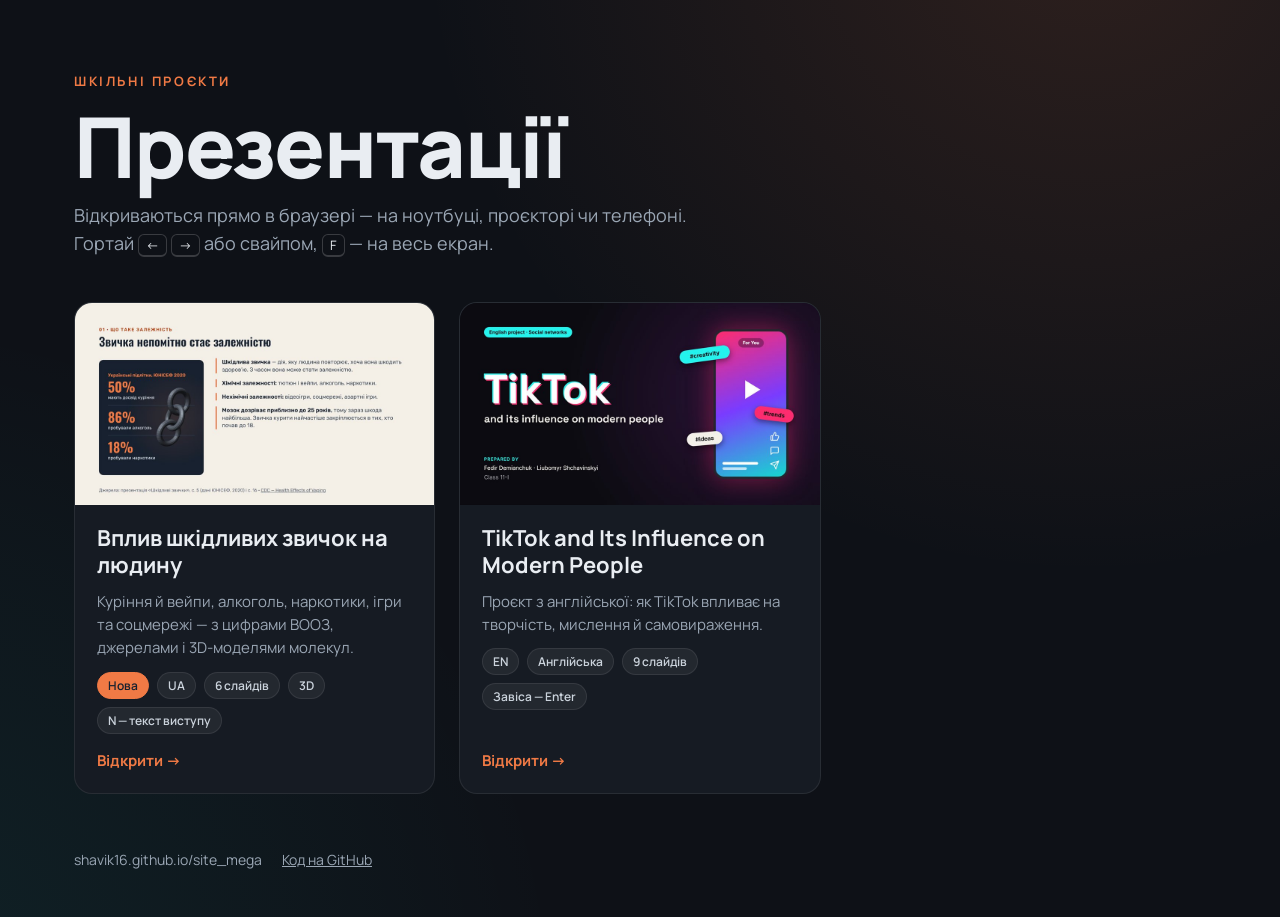
==== commit 5d47c6e9: "Turn the site into a presentations gallery; add "Вплив шкідливих звичок на людину" - index.html is n" ====
--- a/index.html
+++ b/index.html
@@ -1,554 +1,80 @@
 <!DOCTYPE html>
-<html lang="en">
+<html lang="uk">
 <head>
 <meta charset="utf-8">
 <meta name="viewport" content="width=device-width, initial-scale=1">
-<title>TikTok and Its Influence on Modern People</title>
+<title>Презентації</title>
+<meta name="description" content="Шкільні презентації, які відкриваються прямо в браузері.">
+<meta property="og:title" content="Презентації">
+<meta property="og:description" content="Шкільні презентації, які відкриваються прямо в браузері.">
+<meta property="og:image" content="https://shavik16.github.io/site_mega/thumbs/harmful-habits.jpg">
 <link rel="preconnect" href="https://fonts.googleapis.com">
 <link rel="preconnect" href="https://fonts.gstatic.com" crossorigin>
-<link rel="stylesheet" href="https://fonts.googleapis.com/css2?family=Inter:wght@400..700&family=Space+Grotesk:wght@400..700&family=Playfair+Display:ital,wght@1,700&display=swap">
+<link rel="stylesheet" href="https://fonts.googleapis.com/css2?family=Manrope:wght@400..800&display=swap">
 <style>
-*{box-sizing:border-box;margin:0;padding:0}
-html,body{width:100%;height:100%;background:#000;overflow:hidden;font-family:'Inter',Arial,sans-serif;-webkit-font-smoothing:antialiased}
-#viewport{position:fixed;inset:0;display:flex;align-items:center;justify-content:center;background:#000}
-#stage{position:relative;width:1920px;height:1080px;flex:none;transform-origin:center center;overflow:hidden;background:#0b0b10}
-
-/* slide format */
-#stage section{position:absolute;inset:0;width:1920px;height:1080px;display:flex;flex-direction:column;visibility:hidden;will-change:transform}
-#stage section.active{visibility:visible}
-#stage section div{display:flex;flex-direction:column}
-#stage section h1{font-size:96px;font-weight:600;line-height:1.1}
-#stage section h2{font-size:64px;font-weight:600;line-height:1.15}
-#stage section h3{font-size:44px;font-weight:600;line-height:1.2}
-#stage section p{font-size:32px;line-height:1.4}
-#stage section aside{display:none}
-#stage section svg.icon{flex:none;display:block}
-#stage section .shape{flex:none;display:block}
-
-/* slide transitions: push */
-@keyframes pushInFwd{from{transform:translateX(100%)}to{transform:translateX(0)}}
-@keyframes pushOutFwd{from{transform:translateX(0)}to{transform:translateX(-100%)}}
-@keyframes pushInBack{from{transform:translateX(-100%)}to{transform:translateX(0)}}
-@keyframes pushOutBack{from{transform:translateX(0)}to{transform:translateX(100%)}}
-.in-fwd{animation:pushInFwd .5s cubic-bezier(.7,0,.25,1) both}
-.out-fwd{animation:pushOutFwd .7s cubic-bezier(.7,0,.25,1) both;visibility:visible!important}
-.in-back{animation:pushInBack .5s cubic-bezier(.7,0,.25,1) both}
-.out-back{animation:pushOutBack .7s cubic-bezier(.7,0,.25,1) both;visibility:visible!important}
-
-/* build-in animations (use individual translate/scale so element rotation is kept) */
-[data-build-in].pending{opacity:0}
-@keyframes b-fade{from{opacity:0}to{opacity:1}}
-@keyframes b-rise{from{opacity:0;translate:0 70px}to{opacity:1;translate:0 0}}
-@keyframes b-drop{from{opacity:0;translate:0 -70px}to{opacity:1;translate:0 0}}
-@keyframes b-left{from{opacity:0;translate:120px 0}to{opacity:1;translate:0 0}}
-@keyframes b-right{from{opacity:0;translate:-120px 0}to{opacity:1;translate:0 0}}
-@keyframes b-scale{from{opacity:0;scale:.6}to{opacity:1;scale:1}}
-@keyframes b-pop{0%{opacity:0;scale:.3}60%{opacity:1;scale:1.12}80%{scale:.96}100%{opacity:1;scale:1}}
-.b-fade{animation:b-fade .6s ease both}
-.b-rise{animation:b-rise .7s cubic-bezier(.2,.8,.2,1) both}
-.b-drop{animation:b-drop .7s cubic-bezier(.2,.8,.2,1) both}
-.b-left{animation:b-left .7s cubic-bezier(.2,.8,.2,1) both}
-.b-right{animation:b-right .7s cubic-bezier(.2,.8,.2,1) both}
-.b-scale{animation:b-scale .6s cubic-bezier(.2,.8,.2,1) both}
-.b-pop{animation:b-pop .6s cubic-bezier(.2,.8,.2,1) both}
-
-/* ---------- curtains ---------- */
-#theatre{position:fixed;inset:0;z-index:50;pointer-events:none}
-.curtain{position:absolute;top:0;bottom:0;width:50.5%;pointer-events:auto;
-  background:
-    linear-gradient(180deg,rgba(0,0,0,.35) 0%,rgba(0,0,0,0) 18%,rgba(0,0,0,0) 80%,rgba(0,0,0,.55) 100%),
-    repeating-linear-gradient(90deg,#4a0710 0px,#8e1222 22px,#c81e33 46px,#8e1222 70px,#4a0710 92px);
-  box-shadow:inset 0 0 120px rgba(0,0,0,.6);
-  transition:transform 2.6s cubic-bezier(.65,0,.25,1)}
-.curtain.l{left:0;transform-origin:left top;border-right:3px solid #2a0308}
-.curtain.r{right:0;transform-origin:right top;border-left:3px solid #2a0308}
-#theatre.open .curtain.l{transform:translateX(-96%) scaleX(.55)}
-#theatre.open .curtain.r{transform:translateX(96%) scaleX(.55)}
-.valance{position:absolute;left:0;right:0;top:0;height:12vh;z-index:3;pointer-events:none;
-  background:
-    repeating-linear-gradient(90deg,#5a0812 0,#a8172a 30px,#5a0812 60px);
-  -webkit-mask:radial-gradient(60px 40px at 60px 100%,transparent 98%,#000) 0 0/120px 100% repeat-x;
-          mask:radial-gradient(60px 40px at 60px 100%,transparent 98%,#000) 0 0/120px 100% repeat-x;
-  box-shadow:0 10px 30px rgba(0,0,0,.6)}
-.valance-trim{position:absolute;left:0;right:0;top:calc(12vh - 46px);height:10px;z-index:4;pointer-events:none;
-  background:repeating-linear-gradient(90deg,#d4a63a 0 14px,#f5d77a 14px 22px,#9c7420 22px 30px);opacity:.9}
-#marquee{position:absolute;left:50%;top:44%;transform:translate(-50%,-50%);z-index:5;text-align:center;
-  color:#f5d77a;pointer-events:none;transition:opacity .8s ease;width:90vw}
-#marquee .t1{font-family:'Playfair Display',Georgia,serif;font-style:italic;font-weight:700;font-size:clamp(28px,4.2vw,72px);
-  text-shadow:0 0 18px rgba(245,215,122,.55),0 4px 0 #6b4b10}
-#marquee .t2{margin-top:2vh;font-family:'Space Grotesk',Arial,sans-serif;font-size:clamp(16px,1.6vw,28px);letter-spacing:.35em;
-  text-transform:uppercase;color:#f3e3b5;opacity:.85}
-#theatre.open #marquee{opacity:0}
-#spot{position:absolute;inset:0;z-index:2;pointer-events:none;
-  background:radial-gradient(ellipse 28% 40% at 50% 46%,rgba(255,230,160,.22),transparent 70%);
-  animation:spot 4s ease-in-out infinite alternate;transition:opacity .8s}
-@keyframes spot{from{opacity:.6}to{opacity:1}}
-#theatre.open #spot{opacity:0}
-#theatre.open .valance,#theatre.open .valance-trim{transition:transform 2.4s cubic-bezier(.65,0,.25,1) .6s;transform:translateY(-130%)}
-#theatre.gone{display:none}
-
-/* slide counter + hint */
-#hud{position:fixed;left:50%;bottom:14px;transform:translateX(-50%);z-index:40;color:rgba(255,255,255,.55);font:500 13px 'Inter',Arial,sans-serif;
-  background:rgba(0,0,0,.35);padding:6px 12px;border-radius:999px;opacity:0;transition:opacity .4s;pointer-events:none}
-body.show-hud #hud{opacity:1}
+:root{--bg:#0E1117;--card:#161B23;--line:rgba(255,255,255,.08);--text:#E9EDF2;--muted:#9AA6B4;--accent:#F07A45}
+*{box-sizing:border-box;margin:0}
+body{background:var(--bg);color:var(--text);font-family:Manrope,system-ui,Arial,sans-serif;min-height:100vh;
+  background-image:radial-gradient(circle at 85% -10%,rgba(240,122,69,.14),transparent 45%),radial-gradient(circle at -10% 110%,rgba(37,244,238,.08),transparent 40%)}
+.wrap{max-width:1180px;margin:0 auto;padding:72px 24px 48px}
+.top{display:flex;flex-direction:column;gap:14px;margin-bottom:44px}
+.eyebrow{color:var(--accent);font-weight:700;font-size:13px;letter-spacing:.2em;text-transform:uppercase}
+h1{font-size:clamp(44px,8vw,84px);font-weight:800;line-height:1;letter-spacing:-.02em}
+.sub{color:var(--muted);font-size:18px;max-width:640px;line-height:1.55}
+kbd{font-family:inherit;font-size:13px;color:var(--text);border:1px solid rgba(255,255,255,.18);border-bottom-width:2px;border-radius:6px;padding:1px 7px}
+.grid{display:grid;grid-template-columns:repeat(auto-fill,minmax(min(100%,340px),1fr));gap:24px}
+.card{display:flex;flex-direction:column;background:var(--card);border:1px solid var(--line);border-radius:18px;overflow:hidden;
+  color:inherit;text-decoration:none;transition:transform .25s ease,border-color .25s ease,box-shadow .25s ease}
+.card:hover,.card:focus-visible{transform:translateY(-4px);border-color:rgba(240,122,69,.55);box-shadow:0 18px 40px rgba(0,0,0,.35);outline:none}
+.thumb{aspect-ratio:16/9;background:#0A0D12;overflow:hidden}
+.thumb img{width:100%;height:100%;object-fit:cover;display:block;transition:transform .5s ease}
+.card:hover .thumb img{transform:scale(1.04)}
+.info{padding:20px 22px 22px;display:flex;flex-direction:column;gap:10px;flex:1}
+.info h2{font-size:22px;font-weight:700;line-height:1.25}
+.info p{color:var(--muted);font-size:15px;line-height:1.55}
+.tags{display:flex;flex-wrap:wrap;gap:8px;margin-top:2px}
+.tag{font-size:12px;font-weight:600;color:#CBD3DC;background:rgba(255,255,255,.06);border:1px solid var(--line);padding:4px 10px;border-radius:999px}
+.tag.hot{color:#17212F;background:var(--accent);border-color:var(--accent)}
+.open{margin-top:auto;padding-top:6px;color:var(--accent);font-weight:700;font-size:15px}
+footer{margin-top:56px;color:var(--muted);font-size:14px;display:flex;flex-wrap:wrap;gap:8px 20px}
+footer a{color:var(--muted)}
+@media (prefers-reduced-motion: reduce){.card,.thumb img{transition:none}}
 </style>
 </head>
 <body>
-<div id="viewport"><div id="stage">
-<section id="cover" data-transition="push" style="background:radial-gradient(circle at 80% 45%, #2b1238 0%, #0b0b10 60%);color:#f4f1ea;font-family:'Inter', Arial, sans-serif;padding:128px;display:flex;flex-direction:column;justify-content:space-between;gap:32px">
-<div style="position:absolute;left:1352px;top:140px;width:400px;height:800px;display:flex;flex-direction:column;justify-content:space-between;padding:36px;border-radius:56px;border:12px solid #26262e;background:linear-gradient(160deg, #ff2d6f 0%, #7a3cff 50%, #16d9d0 100%);box-shadow:0 0 140px rgba(255,45,111,0.45)">
-<p style="align-self:center;font-size:24px;font-weight:700;color:#ffffff;background:rgba(11,11,16,0.35);padding:8px 24px;border-radius:40px">For You</p>
-<x-icon name="Play" style="align-self:center;color:#ffffff;width:150px;height:150px"></x-icon>
-<div style="display:flex;flex-direction:row;justify-content:space-between;align-items:flex-end">
-<div style="display:flex;flex-direction:column;gap:14px">
-<div style="width:190px;height:14px;border-radius:7px;background:#ffffff"></div>
-<div style="width:130px;height:14px;border-radius:7px;background:rgba(255,255,255,0.7)"></div>
+<main class="wrap">
+<header class="top">
+<p class="eyebrow">Шкільні проєкти</p>
+<h1>Презентації</h1>
+<p class="sub">Відкриваються прямо в браузері — на ноутбуці, проєкторі чи телефоні. Гортай <kbd>←</kbd> <kbd>→</kbd> або свайпом, <kbd>F</kbd> — на весь екран.</p>
+</header>
+
+<section class="grid" aria-label="Список презентацій">
+<!-- Щоб додати презентацію: поклади її index.html в окрему папку, прев'ю 960×540 — у thumbs/, і скопіюй одну картку нижче. -->
+
+<a class="card" href="harmful-habits/">
+<div class="thumb"><img src="thumbs/harmful-habits.jpg" alt="Перший слайд: «Звичка непомітно стає залежністю»" width="960" height="540"></div>
+<div class="info">
+<h2>Вплив шкідливих звичок на людину</h2>
+<p>Куріння й вейпи, алкоголь, наркотики, ігри та соцмережі — з цифрами ВООЗ, джерелами і 3D-моделями молекул.</p>
+<div class="tags"><span class="tag hot">Нова</span><span class="tag">UA</span><span class="tag">6 слайдів</span><span class="tag">3D</span><span class="tag">N — текст виступу</span></div>
+<span class="open">Відкрити →</span>
 </div>
-<div style="display:flex;flex-direction:column;gap:24px">
-<x-icon name="ThumbsUp" style="color:#ffffff;width:52px;height:52px"></x-icon>
-<x-icon name="Chat" style="color:#ffffff;width:52px;height:52px"></x-icon>
-<x-icon name="PaperPlane" style="color:#ffffff;width:52px;height:52px"></x-icon>
+</a>
+
+<a class="card" href="tiktok/">
+<div class="thumb"><img src="thumbs/tiktok.jpg" alt="Обкладинка: TikTok and Its Influence on Modern People" width="960" height="540"></div>
+<div class="info">
+<h2>TikTok and Its Influence on Modern People</h2>
+<p>Проєкт з англійської: як TikTok впливає на творчість, мислення й самовираження.</p>
+<div class="tags"><span class="tag">EN</span><span class="tag">Англійська</span><span class="tag">9 слайдів</span><span class="tag">Завіса — Enter</span></div>
+<span class="open">Відкрити →</span>
 </div>
-</div>
-</div>
-<p data-build-in="pop 1 auto" style="position:absolute;left:1170px;top:240px;width:270px;text-align:center;font-size:30px;font-weight:700;color:#0b0b10;background:#25f4ee;padding:14px 20px;border-radius:40px;transform:rotate(-8deg);box-shadow:0 12px 32px rgba(0,0,0,0.45)">#creativity</p>
-<p data-build-in="pop 2 auto" style="position:absolute;left:1570px;top:560px;width:210px;text-align:center;font-size:30px;font-weight:700;color:#0b0b10;background:#ff2d6f;padding:14px 20px;border-radius:40px;transform:rotate(7deg);box-shadow:0 12px 32px rgba(0,0,0,0.45)">#trends</p>
-<p data-build-in="pop 3 auto" style="position:absolute;left:1210px;top:690px;width:190px;text-align:center;font-size:30px;font-weight:700;color:#0b0b10;background:#f4f1ea;padding:14px 20px;border-radius:40px;transform:rotate(-5deg);box-shadow:0 12px 32px rgba(0,0,0,0.45)">#ideas</p>
-<p style="align-self:flex-start;font-size:26px;font-weight:700;color:#0b0b10;background:#25f4ee;padding:10px 28px;border-radius:40px">English project · Social networks</p>
-<div style="width:1000px;display:flex;flex-direction:column;gap:16px">
-<h1 style="font-family:'Space Grotesk', Arial, sans-serif;font-size:220px;font-weight:700;line-height:1;color:#ffffff;text-shadow:6px 6px 0 #ff2d6f, -6px -6px 0 #25f4ee">TikTok</h1>
-<p style="font-family:'Space Grotesk', Arial, sans-serif;font-size:56px;font-weight:600;line-height:1.15;color:#f4f1ea">and its influence on modern people</p>
-</div>
-<div style="width:1150px;display:flex;flex-direction:column;gap:8px">
-<p style="font-size:24px;font-weight:600;color:#25f4ee;text-transform:uppercase;letter-spacing:2px">Prepared by</p>
-<p style="font-size:30px;line-height:1.4;color:#f4f1ea">Fedir Demianchuk · Liubomyr Shchavinskyi</p>
-<p style="font-size:30px;line-height:1.4;color:#a3a3ad">Class 11-І</p>
-</div>
-<aside>Hello! Today we want to tell you about TikTok and its influence on modern people. We chose TikTok because almost every teenager uses it.
+</a>
 
-UA: Привіт! Сьогодні ми хочемо розповісти вам про TikTok і його вплив на сучасну людину. Ми обрали TikTok, тому що ним користується майже кожен підліток.</aside>
 </section>
-<section id="features" data-transition="push" style="background:radial-gradient(circle at 90% 0%, #123a3c 0%, #0b0b10 55%);color:#f4f1ea;font-family:'Inter', Arial, sans-serif;padding:128px 128px 160px;display:flex;flex-direction:column;gap:32px">
-<div style="position:absolute;left:128px;top:92px;width:96px;height:10px;border-radius:5px;background:linear-gradient(90deg, #25f4ee, #ff2d6f)"></div>
-<h2 style="font-family:'Space Grotesk', Arial, sans-serif;font-size:72px;font-weight:700;line-height:1.1;color:#ffffff">What is TikTok?</h2>
-<p style="font-size:40px;line-height:1.3;color:#a3a3ad">A social network for making, sharing and watching short videos.</p>
-<div data-build-in="rise 1 auto" style="position:absolute;left:128px;top:410px;width:392px;display:flex;flex-direction:column;gap:20px;background:#16161c;padding:36px;border-radius:28px;border:1px solid #2c2c36;box-shadow:0 0 48px rgba(37,244,238,0.16)">
-<div style="width:88px;height:88px;display:flex;flex-direction:row;align-items:center;justify-content:center;border-radius:24px;background:linear-gradient(135deg, #25f4ee, #16bdb8)"><x-icon name="Play" style="color:#0b0b10;width:48px;height:48px"></x-icon></div>
-<h3 style="font-family:'Space Grotesk', Arial, sans-serif;font-size:40px;font-weight:700;line-height:1.1;color:#ffffff">Short videos</h3>
-<p style="font-size:30px;line-height:1.4">Film, add music, text and effects right in your phone.</p>
-</div>
-<div data-build-in="rise 2 auto" style="position:absolute;left:552px;top:410px;width:392px;display:flex;flex-direction:column;gap:20px;background:#16161c;padding:36px;border-radius:28px;border:1px solid #2c2c36;box-shadow:0 0 48px rgba(255,45,111,0.16)">
-<div style="width:88px;height:88px;display:flex;flex-direction:row;align-items:center;justify-content:center;border-radius:24px;background:linear-gradient(135deg, #ff2d6f, #ff6a95)"><x-icon name="Star" style="color:#0b0b10;width:48px;height:48px"></x-icon></div>
-<h3 style="font-family:'Space Grotesk', Arial, sans-serif;font-size:40px;font-weight:700;line-height:1.1;color:#ffffff">For You page</h3>
-<p style="font-size:30px;line-height:1.4">An algorithm chooses videos for every user.</p>
-</div>
-<div data-build-in="rise 3 auto" style="position:absolute;left:976px;top:410px;width:392px;display:flex;flex-direction:column;gap:20px;background:#16161c;padding:36px;border-radius:28px;border:1px solid #2c2c36;box-shadow:0 0 48px rgba(37,244,238,0.16)">
-<div style="width:88px;height:88px;display:flex;flex-direction:row;align-items:center;justify-content:center;border-radius:24px;background:linear-gradient(135deg, #25f4ee, #16bdb8)"><x-icon name="Users" style="color:#0b0b10;width:48px;height:48px"></x-icon></div>
-<h3 style="font-family:'Space Grotesk', Arial, sans-serif;font-size:40px;font-weight:700;line-height:1.1;color:#ffffff">Trends and duets</h3>
-<p style="font-size:30px;line-height:1.4">Users join challenges and answer each other's videos.</p>
-</div>
-<div data-build-in="rise 4 auto" style="position:absolute;left:1400px;top:410px;width:392px;display:flex;flex-direction:column;gap:20px;background:#16161c;padding:36px;border-radius:28px;border:1px solid #2c2c36;box-shadow:0 0 48px rgba(255,45,111,0.16)">
-<div style="width:88px;height:88px;display:flex;flex-direction:row;align-items:center;justify-content:center;border-radius:24px;background:linear-gradient(135deg, #ff2d6f, #ff6a95)"><x-icon name="Lightning" style="color:#0b0b10;width:48px;height:48px"></x-icon></div>
-<h3 style="font-family:'Space Grotesk', Arial, sans-serif;font-size:40px;font-weight:700;line-height:1.1;color:#ffffff">Live streams</h3>
-<p style="font-size:30px;line-height:1.4">Authors talk to their audience in real time.</p>
-</div>
-<div style="position:absolute;left:128px;right:128px;bottom:64px;display:flex;flex-direction:row;justify-content:space-between">
-<p style="font-size:24px;color:#8d8d98">TikTok · English project</p>
-<p style="font-size:24px;color:#8d8d98">2</p>
-</div>
-<aside>TikTok is a social network where people make, share and watch short videos. Its main purpose is entertainment and self-expression. You can film a video, add music and effects in your phone. The "For You" page shows videos that an algorithm chooses for you. Users also join trends, make duets and go live.
 
-UA: TikTok — це соціальна мережа, де люди створюють, поширюють і дивляться короткі відео. Її головне призначення — розваги та самовираження. Можна зняти відео, додати музику й ефекти просто в телефоні. Сторінка «Для тебе» показує відео, які алгоритм підбирає саме для вас. Користувачі також долучаються до трендів, роблять дуети та виходять у прямий ефір.</aside>
-</section>
-<section id="proscons" data-transition="push" style="background:radial-gradient(circle at 50% 100%, #24143a 0%, #0b0b10 55%);color:#f4f1ea;font-family:'Inter', Arial, sans-serif;padding:128px 128px 160px;display:flex;flex-direction:column;gap:32px">
-<div style="position:absolute;left:128px;top:92px;width:96px;height:10px;border-radius:5px;background:linear-gradient(90deg, #25f4ee, #ff2d6f)"></div>
-<h2 style="font-family:'Space Grotesk', Arial, sans-serif;font-size:72px;font-weight:700;line-height:1.1;color:#ffffff">Advantages and disadvantages</h2>
-<div data-build-in="right 1 auto" style="position:absolute;left:128px;top:290px;width:800px;display:flex;flex-direction:column;gap:26px;background:#16161c;padding:48px;border-radius:28px;border:2px solid #25f4ee;box-shadow:0 0 64px rgba(37,244,238,0.2)">
-<div style="display:flex;flex-direction:row;gap:20px;align-items:center">
-<x-icon name="ThumbsUp" style="color:#25f4ee;width:56px;height:56px"></x-icon>
-<h3 style="font-family:'Space Grotesk', Arial, sans-serif;font-size:40px;font-weight:700;color:#25f4ee">Advantages</h3>
-</div>
-<div style="display:flex;flex-direction:row;gap:20px;align-items:flex-start"><x-icon name="CheckCircle" style="color:#25f4ee;width:40px;height:40px"></x-icon><p style="flex:1;font-size:30px;line-height:1.4">Easy to create: you only need a phone</p></div>
-<div style="display:flex;flex-direction:row;gap:20px;align-items:flex-start"><x-icon name="CheckCircle" style="color:#25f4ee;width:40px;height:40px"></x-icon><p style="flex:1;font-size:30px;line-height:1.4">Anyone can be noticed, not only stars</p></div>
-<div style="display:flex;flex-direction:row;gap:20px;align-items:flex-start"><x-icon name="CheckCircle" style="color:#25f4ee;width:40px;height:40px"></x-icon><p style="flex:1;font-size:30px;line-height:1.4">A lot of educational content</p></div>
-<div style="display:flex;flex-direction:row;gap:20px;align-items:flex-start"><x-icon name="CheckCircle" style="color:#25f4ee;width:40px;height:40px"></x-icon><p style="flex:1;font-size:30px;line-height:1.4">New ideas, music and friends from all over the world</p></div>
-</div>
-<div data-build-in="left 2 auto" style="position:absolute;left:992px;top:290px;width:800px;display:flex;flex-direction:column;gap:26px;background:#16161c;padding:48px;border-radius:28px;border:2px solid #ff2d6f;box-shadow:0 0 64px rgba(255,45,111,0.2)">
-<div style="display:flex;flex-direction:row;gap:20px;align-items:center">
-<x-icon name="Warning" style="color:#ff2d6f;width:56px;height:56px"></x-icon>
-<h3 style="font-family:'Space Grotesk', Arial, sans-serif;font-size:40px;font-weight:700;color:#ff2d6f">Disadvantages</h3>
-</div>
-<div style="display:flex;flex-direction:row;gap:20px;align-items:flex-start"><x-icon name="Clock" style="color:#ff2d6f;width:40px;height:40px"></x-icon><p style="flex:1;font-size:30px;line-height:1.4">Endless scrolling takes too much time</p></div>
-<div style="display:flex;flex-direction:row;gap:20px;align-items:flex-start"><x-icon name="Activity" style="color:#ff2d6f;width:40px;height:40px"></x-icon><p style="flex:1;font-size:30px;line-height:1.4">It becomes harder to concentrate</p></div>
-<div style="display:flex;flex-direction:row;gap:20px;align-items:flex-start"><x-icon name="Warning" style="color:#ff2d6f;width:40px;height:40px"></x-icon><p style="flex:1;font-size:30px;line-height:1.4">Fake news and dangerous challenges</p></div>
-<div style="display:flex;flex-direction:row;gap:20px;align-items:flex-start"><x-icon name="Star" style="color:#ff2d6f;width:40px;height:40px"></x-icon><p style="flex:1;font-size:30px;line-height:1.4">Pressure to look perfect and get likes</p></div>
-</div>
-<div data-build-in="pop 3 auto" style="position:absolute;left:900px;top:470px;width:120px;height:120px;display:flex;flex-direction:row;align-items:center;justify-content:center;border-radius:60px;background:linear-gradient(135deg, #25f4ee, #ff2d6f);box-shadow:0 0 48px rgba(0,0,0,0.6)">
-<p style="font-family:'Space Grotesk', Arial, sans-serif;font-size:40px;font-weight:700;color:#0b0b10">VS</p>
-</div>
-<div style="position:absolute;left:128px;right:128px;bottom:64px;display:flex;flex-direction:row;justify-content:space-between">
-<p style="font-size:24px;color:#8d8d98">TikTok · English project</p>
-<p style="font-size:24px;color:#8d8d98">3</p>
-</div>
-<aside>TikTok has advantages. It is easy to create videos, anyone can become popular, there is a lot of educational content, and we find new ideas and friends from all over the world. But there are disadvantages too. Endless scrolling takes too much time, it becomes harder to concentrate, there are fake news and dangerous challenges, and people feel pressure to look perfect.
-
-UA: У TikTok є переваги. Відео створювати легко, популярним може стати будь-хто, є багато освітнього контенту, і ми знаходимо нові ідеї та друзів з усього світу. Але є й недоліки. Нескінченне гортання забирає забагато часу, стає важче зосереджуватися, трапляються фейкові новини й небезпечні челенджі, а люди відчувають тиск — треба виглядати ідеально.</aside>
-</section>
-<section id="creativity" data-transition="push" style="background:radial-gradient(circle at 10% 0%, #123a3c 0%, #0b0b10 55%);color:#f4f1ea;font-family:'Inter', Arial, sans-serif;padding:128px 128px 160px;display:flex;flex-direction:column;gap:32px">
-<div style="position:absolute;left:128px;top:92px;width:96px;height:10px;border-radius:5px;background:linear-gradient(90deg, #25f4ee, #ff2d6f)"></div>
-<h2 style="font-family:'Space Grotesk', Arial, sans-serif;font-size:72px;font-weight:700;line-height:1.1;color:#ffffff">How TikTok changes its users</h2>
-<div data-build-in="rise 1 auto" style="position:absolute;left:128px;top:280px;width:533px;display:flex;flex-direction:column;gap:20px;background:#16161c;padding:36px;border-radius:28px;border:1px solid #2c2c36">
-<div style="display:flex;flex-direction:row;gap:16px;align-items:center">
-<div style="width:56px;height:56px;display:flex;flex-direction:row;align-items:center;justify-content:center;border-radius:16px;background:linear-gradient(135deg, #25f4ee, #ff2d6f)"><x-icon name="Tool" style="color:#0b0b10;width:32px;height:32px"></x-icon></div>
-<h3 style="font-family:'Space Grotesk', Arial, sans-serif;font-size:40px;font-weight:700;color:#ffffff;white-space:nowrap">Creativity</h3>
-</div>
-<p style="font-size:28px;line-height:1.4;background:rgba(37,244,238,0.12);border-left:6px solid #25f4ee;padding:20px;border-radius:12px">Simple tools make everyone an author: we film, edit, dance and joke.</p>
-<p style="font-size:28px;line-height:1.4;background:rgba(255,45,111,0.12);border-left:6px solid #ff2d6f;padding:20px;border-radius:12px">Many people only copy trends and invent nothing new.</p>
-</div>
-<div data-build-in="rise 2 auto" style="position:absolute;left:693px;top:280px;width:533px;display:flex;flex-direction:column;gap:20px;background:#16161c;padding:36px;border-radius:28px;border:1px solid #2c2c36">
-<div style="display:flex;flex-direction:row;gap:16px;align-items:center">
-<div style="width:56px;height:56px;display:flex;flex-direction:row;align-items:center;justify-content:center;border-radius:16px;background:linear-gradient(135deg, #25f4ee, #ff2d6f)"><x-icon name="Lightbulb" style="color:#0b0b10;width:32px;height:32px"></x-icon></div>
-<h3 style="font-family:'Space Grotesk', Arial, sans-serif;font-size:40px;font-weight:700;color:#ffffff;white-space:nowrap">Thinking</h3>
-</div>
-<p style="font-size:28px;line-height:1.4;background:rgba(37,244,238,0.12);border-left:6px solid #25f4ee;padding:20px;border-radius:12px">We learn to explain ideas quickly and clearly.</p>
-<p style="font-size:28px;line-height:1.4;background:rgba(255,45,111,0.12);border-left:6px solid #ff2d6f;padding:20px;border-radius:12px">The brain gets used to fast content, so books and long lessons feel boring.</p>
-</div>
-<div data-build-in="rise 3 auto" style="position:absolute;left:1258px;top:280px;width:534px;display:flex;flex-direction:column;gap:20px;background:#16161c;padding:36px;border-radius:28px;border:1px solid #2c2c36">
-<div style="display:flex;flex-direction:row;gap:16px;align-items:center">
-<div style="width:56px;height:56px;display:flex;flex-direction:row;align-items:center;justify-content:center;border-radius:16px;background:linear-gradient(135deg, #25f4ee, #ff2d6f)"><x-icon name="Chat" style="color:#0b0b10;width:32px;height:32px"></x-icon></div>
-<h3 style="font-family:'Space Grotesk', Arial, sans-serif;font-size:40px;font-weight:700;color:#ffffff;white-space:nowrap">Self-expression</h3>
-</div>
-<p style="font-size:28px;line-height:1.4;background:rgba(37,244,238,0.12);border-left:6px solid #25f4ee;padding:20px;border-radius:12px">People show their hobbies, style and opinions and find their community.</p>
-<p style="font-size:28px;line-height:1.4;background:rgba(255,45,111,0.12);border-left:6px solid #ff2d6f;padding:20px;border-radius:12px">Some change themselves just to get more likes.</p>
-</div>
-<div style="position:absolute;left:128px;top:850px;width:900px;display:flex;flex-direction:row;gap:40px;align-items:center">
-<div style="display:flex;flex-direction:row;gap:12px;align-items:center"><div style="width:28px;height:28px;border-radius:8px;background:#25f4ee"></div><p style="font-size:24px;color:#a3a3ad">positive influence</p></div>
-<div style="display:flex;flex-direction:row;gap:12px;align-items:center"><div style="width:28px;height:28px;border-radius:8px;background:#ff2d6f"></div><p style="font-size:24px;color:#a3a3ad">negative influence</p></div>
-</div>
-<div style="position:absolute;left:128px;right:128px;bottom:64px;display:flex;flex-direction:row;justify-content:space-between">
-<p style="font-size:24px;color:#8d8d98">TikTok · English project</p>
-<p style="font-size:24px;color:#8d8d98">4</p>
-</div>
-<aside>TikTok influences creativity, thinking and self-expression. Creativity: simple tools make everyone an author, but many people only copy trends. Thinking: we learn to explain ideas quickly, but the brain gets used to fast content, and books feel boring. Self-expression: people show their hobbies and find their community, but some change themselves just to get likes.
-
-UA: TikTok впливає на творчість, мислення та самовираження. Творчість: прості інструменти роблять кожного автором, але багато хто лише копіює тренди. Мислення: ми вчимося швидко пояснювати ідеї, але мозок звикає до швидкого контенту, і книжки здаються нудними. Самовираження: люди показують свої захоплення й знаходять свою спільноту, але дехто змінює себе лише заради лайків.</aside>
-</section>
-<section id="positive" data-transition="push" style="background:radial-gradient(circle at 50% 0%, #0f4244 0%, #0b0b10 55%);color:#f4f1ea;font-family:'Inter', Arial, sans-serif;padding:128px 128px 160px;display:flex;flex-direction:column;gap:32px">
-<div style="position:absolute;left:128px;top:92px;width:96px;height:10px;border-radius:5px;background:#25f4ee"></div>
-<h2 style="font-family:'Space Grotesk', Arial, sans-serif;font-size:72px;font-weight:700;line-height:1.1;color:#ffffff">Positive influence: <span style="color:#25f4ee">examples</span></h2>
-<div data-build-in="rise 1 auto" style="position:absolute;left:128px;top:300px;width:533px;display:flex;flex-direction:column;gap:24px;background:#16161c;padding:40px;border-radius:28px;border-top:10px solid #25f4ee;box-shadow:0 0 64px rgba(37,244,238,0.18)">
-<div style="width:120px;height:120px;display:flex;flex-direction:row;align-items:center;justify-content:center;border-radius:32px;background:linear-gradient(135deg, #25f4ee, #16bdb8)"><x-icon name="Book" style="color:#0b0b10;width:68px;height:68px"></x-icon></div>
-<h3 style="font-family:'Space Grotesk', Arial, sans-serif;font-size:40px;font-weight:700;color:#ffffff">BookTok</h3>
-<p style="font-size:30px;line-height:1.4">Short book reviews made reading popular among teenagers again.</p>
-</div>
-<div data-build-in="rise 2 auto" style="position:absolute;left:693px;top:300px;width:533px;display:flex;flex-direction:column;gap:24px;background:#16161c;padding:40px;border-radius:28px;border-top:10px solid #25f4ee;box-shadow:0 0 64px rgba(37,244,238,0.18)">
-<div style="width:120px;height:120px;display:flex;flex-direction:row;align-items:center;justify-content:center;border-radius:32px;background:linear-gradient(135deg, #25f4ee, #16bdb8)"><x-icon name="GraduationCap" style="color:#0b0b10;width:68px;height:68px"></x-icon></div>
-<h3 style="font-family:'Space Grotesk', Arial, sans-serif;font-size:40px;font-weight:700;color:#ffffff">Learning in a minute</h3>
-<p style="font-size:30px;line-height:1.4">Teachers explain English, science and history in short, simple videos.</p>
-</div>
-<div data-build-in="rise 3 auto" style="position:absolute;left:1258px;top:300px;width:534px;display:flex;flex-direction:column;gap:24px;background:#16161c;padding:40px;border-radius:28px;border-top:10px solid #25f4ee;box-shadow:0 0 64px rgba(37,244,238,0.18)">
-<div style="width:120px;height:120px;display:flex;flex-direction:row;align-items:center;justify-content:center;border-radius:32px;background:linear-gradient(135deg, #25f4ee, #16bdb8)"><x-icon name="Star" style="color:#0b0b10;width:68px;height:68px"></x-icon></div>
-<h3 style="font-family:'Space Grotesk', Arial, sans-serif;font-size:40px;font-weight:700;color:#ffffff">A start for talents</h3>
-<p style="font-size:30px;line-height:1.4">Young musicians, artists and small businesses find their audience without big money.</p>
-</div>
-<div style="position:absolute;left:128px;right:128px;bottom:64px;display:flex;flex-direction:row;justify-content:space-between">
-<p style="font-size:24px;color:#8d8d98">TikTok · English project</p>
-<p style="font-size:24px;color:#8d8d98">5</p>
-</div>
-<aside>Here are examples of positive influence. First, BookTok: short book reviews made reading popular among teenagers again. Second, learning: teachers explain English, science and history in short videos. Third, TikTok is a start for talents: young musicians, artists and small businesses find their audience without big money.
-
-UA: Ось приклади позитивного впливу. Перший — BookTok: короткі огляди книжок знову зробили читання популярним серед підлітків. Другий — навчання: вчителі пояснюють англійську, науку та історію в коротких відео. Третій — TikTok дає старт талантам: молоді музиканти, художники й малий бізнес знаходять свою аудиторію без великих грошей.</aside>
-</section>
-<section id="negative" data-transition="push" style="background:radial-gradient(circle at 50% 0%, #4a1027 0%, #0b0b10 55%);color:#f4f1ea;font-family:'Inter', Arial, sans-serif;padding:128px 128px 160px;display:flex;flex-direction:column;gap:32px">
-<div style="position:absolute;left:128px;top:92px;width:96px;height:10px;border-radius:5px;background:#ff2d6f"></div>
-<h2 style="font-family:'Space Grotesk', Arial, sans-serif;font-size:72px;font-weight:700;line-height:1.1;color:#ffffff">Negative influence: <span style="color:#ff2d6f">examples</span></h2>
-<div data-build-in="rise 1 auto" style="position:absolute;left:128px;top:300px;width:533px;display:flex;flex-direction:column;gap:24px;background:#16161c;padding:40px;border-radius:28px;border-top:10px solid #ff2d6f;box-shadow:0 0 64px rgba(255,45,111,0.18)">
-<div style="width:120px;height:120px;display:flex;flex-direction:row;align-items:center;justify-content:center;border-radius:32px;background:linear-gradient(135deg, #ff2d6f, #ff6a95)"><x-icon name="Warning" style="color:#0b0b10;width:68px;height:68px"></x-icon></div>
-<h3 style="font-family:'Space Grotesk', Arial, sans-serif;font-size:40px;font-weight:700;color:#ffffff">Dangerous challenges</h3>
-<p style="font-size:30px;line-height:1.4">Some trends push teenagers to risk their health for views.</p>
-</div>
-<div data-build-in="rise 2 auto" style="position:absolute;left:693px;top:300px;width:533px;display:flex;flex-direction:column;gap:24px;background:#16161c;padding:40px;border-radius:28px;border-top:10px solid #ff2d6f;box-shadow:0 0 64px rgba(255,45,111,0.18)">
-<div style="width:120px;height:120px;display:flex;flex-direction:row;align-items:center;justify-content:center;border-radius:32px;background:linear-gradient(135deg, #ff2d6f, #ff6a95)"><x-icon name="Clock" style="color:#0b0b10;width:68px;height:68px"></x-icon></div>
-<h3 style="font-family:'Space Grotesk', Arial, sans-serif;font-size:40px;font-weight:700;color:#ffffff">Endless scrolling</h3>
-<p style="font-size:30px;line-height:1.4">"Just five minutes" becomes hours. Sleep and homework suffer.</p>
-</div>
-<div data-build-in="rise 3 auto" style="position:absolute;left:1258px;top:300px;width:534px;display:flex;flex-direction:column;gap:24px;background:#16161c;padding:40px;border-radius:28px;border-top:10px solid #ff2d6f;box-shadow:0 0 64px rgba(255,45,111,0.18)">
-<div style="width:120px;height:120px;display:flex;flex-direction:row;align-items:center;justify-content:center;border-radius:32px;background:linear-gradient(135deg, #ff2d6f, #ff6a95)"><x-icon name="Users" style="color:#0b0b10;width:68px;height:68px"></x-icon></div>
-<h3 style="font-family:'Space Grotesk', Arial, sans-serif;font-size:40px;font-weight:700;color:#ffffff">Comparing yourself</h3>
-<p style="font-size:30px;line-height:1.4">Filters and "perfect" lives make people feel worse about themselves.</p>
-</div>
-<div style="position:absolute;left:128px;right:128px;bottom:64px;display:flex;flex-direction:row;justify-content:space-between">
-<p style="font-size:24px;color:#8d8d98">TikTok · English project</p>
-<p style="font-size:24px;color:#8d8d98">6</p>
-</div>
-<aside>There are negative examples too. First, dangerous challenges: some trends push teenagers to risk their health for views. Second, endless scrolling: "just five minutes" becomes hours, and sleep and homework suffer. Third, comparing yourself to others: filters and "perfect" lives make people feel worse about themselves.
-
-UA: Є й негативні приклади. Перший — небезпечні челенджі: деякі тренди штовхають підлітків ризикувати здоров'ям заради переглядів. Другий — нескінченне гортання: «лише п'ять хвилин» перетворюються на години, страждають сон і домашні завдання. Третій — порівняння себе з іншими: фільтри та «ідеальне» життя змушують людей гірше ставитися до себе.</aside>
-</section>
-<section id="opinion" data-transition="push" style="background:linear-gradient(135deg, #25f4ee 0%, #19c9c3 100%);color:#0b0b10;font-family:'Inter', Arial, sans-serif;padding:128px 128px 160px;display:flex;flex-direction:column;justify-content:space-between;gap:32px">
-<p style="align-self:flex-start;font-size:26px;font-weight:700;color:#f4f1ea;background:#0b0b10;padding:10px 28px;border-radius:40px">Our opinion</p>
-<h2 style="width:900px;font-family:'Space Grotesk', Arial, sans-serif;font-size:76px;font-weight:700;line-height:1.1;color:#0b0b10">TikTok develops creativity when you create, and limits it when you only scroll.</h2>
-<p style="width:900px;font-size:34px;line-height:1.35;color:#0b0b10">It gives tools, ideas and an audience. The result depends on us.</p>
-<div data-build-in="left 1 auto" style="position:absolute;left:1100px;top:240px;width:692px;display:flex;flex-direction:row;gap:36px;align-items:center;background:#0b0b10;padding:44px;border-radius:32px;box-shadow:0 24px 64px rgba(11,11,16,0.35)">
-<x-shape kind="arrow-up" style="background:#25f4ee;width:64px;height:128px"></x-shape>
-<div style="flex:1;display:flex;flex-direction:column;gap:10px">
-<h3 style="font-family:'Space Grotesk', Arial, sans-serif;font-size:44px;font-weight:700;color:#25f4ee">You create</h3>
-<p style="font-size:30px;line-height:1.4;color:#f4f1ea">Imagination works, skills grow.</p>
-</div>
-</div>
-<div data-build-in="left 2 auto" style="position:absolute;left:1100px;top:540px;width:692px;display:flex;flex-direction:row;gap:36px;align-items:center;background:#0b0b10;padding:44px;border-radius:32px;box-shadow:0 24px 64px rgba(11,11,16,0.35)">
-<x-shape kind="arrow-down" style="background:#ff2d6f;width:64px;height:128px"></x-shape>
-<div style="flex:1;display:flex;flex-direction:column;gap:10px">
-<h3 style="font-family:'Space Grotesk', Arial, sans-serif;font-size:44px;font-weight:700;color:#ff2d6f">You only scroll</h3>
-<p style="font-size:30px;line-height:1.4;color:#f4f1ea">You copy others, your ideas sleep.</p>
-</div>
-</div>
-<div style="position:absolute;left:128px;right:128px;bottom:64px;display:flex;flex-direction:row;justify-content:space-between">
-<p style="font-size:24px;color:#0b0b10">TikTok · English project</p>
-<p style="font-size:24px;color:#0b0b10">7</p>
-</div>
-<aside>What is our opinion? We think TikTok develops creativity when you create, and limits it when you only scroll. It gives tools, ideas and an audience. But if we only watch and copy other people, our imagination does not work.
-
-UA: Яка наша думка? Ми вважаємо, що TikTok розвиває креативність, коли ти створюєш, і обмежує її, коли ти лише гортаєш стрічку. Він дає інструменти, ідеї та аудиторію. Але якщо ми тільки дивимося й копіюємо інших, наша уява не працює.</aside>
-</section>
-<section id="advice" data-transition="push" style="background:radial-gradient(circle at 90% 100%, #2b1238 0%, #0b0b10 55%);color:#f4f1ea;font-family:'Inter', Arial, sans-serif;padding:128px 128px 160px;display:flex;flex-direction:column;gap:32px">
-<div style="position:absolute;left:128px;top:92px;width:96px;height:10px;border-radius:5px;background:linear-gradient(90deg, #25f4ee, #ff2d6f)"></div>
-<h2 style="font-family:'Space Grotesk', Arial, sans-serif;font-size:72px;font-weight:700;line-height:1.1;color:#ffffff">Our advice: use TikTok wisely</h2>
-<div data-build-in="rise 1 auto" style="position:absolute;left:128px;top:290px;width:816px;display:flex;flex-direction:row;gap:32px;align-items:flex-start;background:#16161c;padding:40px;border-radius:28px;border:1px solid #2c2c36;box-shadow:0 0 48px rgba(37,244,238,0.16)">
-<div style="width:104px;height:104px;display:flex;flex-direction:row;align-items:center;justify-content:center;border-radius:28px;background:linear-gradient(135deg, #25f4ee, #16bdb8)"><x-icon name="Clock" style="color:#0b0b10;width:60px;height:60px"></x-icon></div>
-<div style="flex:1;display:flex;flex-direction:column;gap:12px">
-<h3 style="font-family:'Space Grotesk', Arial, sans-serif;font-size:40px;font-weight:700;color:#ffffff">1. Set a time limit</h3>
-<p style="font-size:30px;line-height:1.4">Decide how long you scroll and use a timer.</p>
-</div>
-</div>
-<div data-build-in="rise 2 auto" style="position:absolute;left:976px;top:290px;width:816px;display:flex;flex-direction:row;gap:32px;align-items:flex-start;background:#16161c;padding:40px;border-radius:28px;border:1px solid #2c2c36;box-shadow:0 0 48px rgba(255,45,111,0.16)">
-<div style="width:104px;height:104px;display:flex;flex-direction:row;align-items:center;justify-content:center;border-radius:28px;background:linear-gradient(135deg, #ff2d6f, #ff6a95)"><x-icon name="GraduationCap" style="color:#0b0b10;width:60px;height:60px"></x-icon></div>
-<div style="flex:1;display:flex;flex-direction:column;gap:12px">
-<h3 style="font-family:'Space Grotesk', Arial, sans-serif;font-size:40px;font-weight:700;color:#ffffff">2. Follow useful accounts</h3>
-<p style="font-size:30px;line-height:1.4">Teachers, artists, science: the algorithm will show more of them.</p>
-</div>
-</div>
-<div data-build-in="rise 3 auto" style="position:absolute;left:128px;top:570px;width:816px;display:flex;flex-direction:row;gap:32px;align-items:flex-start;background:#16161c;padding:40px;border-radius:28px;border:1px solid #2c2c36;box-shadow:0 0 48px rgba(255,45,111,0.16)">
-<div style="width:104px;height:104px;display:flex;flex-direction:row;align-items:center;justify-content:center;border-radius:28px;background:linear-gradient(135deg, #ff2d6f, #ff6a95)"><x-icon name="Play" style="color:#0b0b10;width:60px;height:60px"></x-icon></div>
-<div style="flex:1;display:flex;flex-direction:column;gap:12px">
-<h3 style="font-family:'Space Grotesk', Arial, sans-serif;font-size:40px;font-weight:700;color:#ffffff">3. Create, not only watch</h3>
-<p style="font-size:30px;line-height:1.4">Make your own video about your hobby or idea.</p>
-</div>
-</div>
-<div data-build-in="rise 4 auto" style="position:absolute;left:976px;top:570px;width:816px;display:flex;flex-direction:row;gap:32px;align-items:flex-start;background:#16161c;padding:40px;border-radius:28px;border:1px solid #2c2c36;box-shadow:0 0 48px rgba(37,244,238,0.16)">
-<div style="width:104px;height:104px;display:flex;flex-direction:row;align-items:center;justify-content:center;border-radius:28px;background:linear-gradient(135deg, #25f4ee, #16bdb8)"><x-icon name="Search" style="color:#0b0b10;width:60px;height:60px"></x-icon></div>
-<div style="flex:1;display:flex;flex-direction:column;gap:12px">
-<h3 style="font-family:'Space Grotesk', Arial, sans-serif;font-size:40px;font-weight:700;color:#ffffff">4. Check the facts</h3>
-<p style="font-size:30px;line-height:1.4">Do not believe everything and never repeat dangerous challenges.</p>
-</div>
-</div>
-<div style="position:absolute;left:128px;right:128px;bottom:64px;display:flex;flex-direction:row;justify-content:space-between">
-<p style="font-size:24px;color:#8d8d98">TikTok · English project</p>
-<p style="font-size:24px;color:#8d8d98">8</p>
-</div>
-<aside>Finally, our advice on how to use TikTok wisely. One: set a time limit and use a timer. Two: follow useful accounts, like teachers, artists and science, and the algorithm will show you more of them. Three: create, not only watch. Make your own video about your hobby. Four: check the facts and never repeat dangerous challenges.
-
-UA: Наостанок — наша порада, як користуватися TikTok з користю. Перше: встановіть ліміт часу й користуйтеся таймером. Друге: підписуйтеся на корисні акаунти — вчителів, художників, науку, — і алгоритм показуватиме їх більше. Третє: створюйте, а не лише дивіться. Зніміть власне відео про своє хобі. Четверте: перевіряйте факти й ніколи не повторюйте небезпечні челенджі.</aside>
-</section>
-<section id="thanks" data-transition="push" style="background:radial-gradient(circle at 80% 45%, #2b1238 0%, #0b0b10 60%);color:#f4f1ea;font-family:'Inter', Arial, sans-serif;padding:128px;display:flex;flex-direction:column;justify-content:space-between;gap:32px">
-<div data-build-in="pop 1 auto" style="position:absolute;left:1340px;top:170px;width:220px;height:220px;display:flex;flex-direction:row;align-items:center;justify-content:center;border-radius:110px;background:linear-gradient(135deg, #ff2d6f, #ff6a95);transform:rotate(-10deg);box-shadow:0 0 96px rgba(255,45,111,0.5)"><x-icon name="ThumbsUp" style="color:#0b0b10;width:110px;height:110px"></x-icon></div>
-<div data-build-in="pop 2 auto" style="position:absolute;left:1590px;top:380px;width:180px;height:180px;display:flex;flex-direction:row;align-items:center;justify-content:center;border-radius:90px;background:linear-gradient(135deg, #25f4ee, #16bdb8);transform:rotate(8deg);box-shadow:0 0 96px rgba(37,244,238,0.45)"><x-icon name="Chat" style="color:#0b0b10;width:90px;height:90px"></x-icon></div>
-<div data-build-in="pop 3 auto" style="position:absolute;left:1300px;top:500px;width:200px;height:200px;display:flex;flex-direction:row;align-items:center;justify-content:center;border-radius:100px;background:#f4f1ea;transform:rotate(6deg);box-shadow:0 0 96px rgba(244,241,234,0.3)"><x-icon name="Star" style="color:#0b0b10;width:100px;height:100px"></x-icon></div>
-<div data-build-in="pop 4 auto" style="position:absolute;left:1540px;top:680px;width:160px;height:160px;display:flex;flex-direction:row;align-items:center;justify-content:center;border-radius:80px;background:linear-gradient(135deg, #7a3cff, #ff2d6f);transform:rotate(-8deg);box-shadow:0 0 96px rgba(122,60,255,0.5)"><x-icon name="PaperPlane" style="color:#ffffff;width:80px;height:80px"></x-icon></div>
-<p style="align-self:flex-start;font-size:26px;font-weight:700;color:#0b0b10;background:#25f4ee;padding:10px 28px;border-radius:40px">English project · Social networks</p>
-<div style="width:1150px;display:flex;flex-direction:column;gap:16px">
-<h1 style="font-family:'Space Grotesk', Arial, sans-serif;font-size:190px;font-weight:700;line-height:1;color:#ffffff;text-shadow:6px 6px 0 #ff2d6f, -6px -6px 0 #25f4ee">Thank you!</h1>
-<p style="font-family:'Space Grotesk', Arial, sans-serif;font-size:56px;font-weight:600;line-height:1.15;color:#f4f1ea">for your attention</p>
-</div>
-<p style="font-size:40px;color:#a3a3ad">Do you have any questions?</p>
-<aside>Thank you for your attention! Do you have any questions?
-
-UA: Дякуємо за увагу! Чи є у вас запитання?</aside>
-</section>
-</div></div>
-
-<div id="theatre">
-  <div id="spot"></div>
-  <div class="curtain l"></div>
-  <div class="curtain r"></div>
-  <div class="valance"></div>
-  <div class="valance-trim"></div>
-  <div id="marquee">
-    <div class="t1">Ladies and gentlemen…</div>
-    <div class="t2">the show is about to begin</div>
-  </div>
-</div>
-<div id="hud"></div>
-
-<script>
-(function(){
-'use strict';
-/* ---------- icons (stroke style, 24x24) ---------- */
-const P = {
-  Play:'<polygon points="7 4 20 12 7 20 7 4" fill="currentColor" stroke="none"/>',
-  ThumbsUp:'<path d="M7 10v11"/><path d="M15 5.9 14 10h5.8a2 2 0 0 1 1.9 2.6l-2.3 7A2 2 0 0 1 17.5 21H4a1 1 0 0 1-1-1v-9a1 1 0 0 1 1-1h2.8a2 2 0 0 0 1.8-1.1L12 2a3.1 3.1 0 0 1 3 3.9z"/>',
-  Chat:'<path d="M21 15a2 2 0 0 1-2 2H7l-4 4V5a2 2 0 0 1 2-2h14a2 2 0 0 1 2 2z"/>',
-  PaperPlane:'<path d="m22 2-7 20-4-9-9-4z"/><path d="M22 2 11 13"/>',
-  Star:'<polygon points="12 2 15.1 8.3 22 9.3 17 14.1 18.2 21 12 17.8 5.8 21 7 14.1 2 9.3 8.9 8.3 12 2"/>',
-  Users:'<path d="M16 21v-2a4 4 0 0 0-4-4H6a4 4 0 0 0-4 4v2"/><circle cx="9" cy="7" r="4"/><path d="M22 21v-2a4 4 0 0 0-3-3.9"/><path d="M16 3.1a4 4 0 0 1 0 7.8"/>',
-  Lightning:'<polygon points="13 2 3 14 12 14 11 22 21 10 12 10 13 2"/>',
-  CheckCircle:'<circle cx="12" cy="12" r="10"/><path d="m8 12 3 3 5-6"/>',
-  Warning:'<path d="M10.3 3.9 1.8 18a2 2 0 0 0 1.7 3h17a2 2 0 0 0 1.7-3L13.7 3.9a2 2 0 0 0-3.4 0z"/><path d="M12 9v4"/><path d="M12 17h.01"/>',
-  Clock:'<circle cx="12" cy="12" r="10"/><path d="M12 6v6l4 2"/>',
-  Activity:'<path d="M22 12h-4l-3 9L9 3l-3 9H2"/>',
-  Tool:'<path d="M14.7 6.3a1 1 0 0 0 0 1.4l1.6 1.6a1 1 0 0 0 1.4 0l3.8-3.8a6 6 0 0 1-7.9 7.9l-6.9 6.9a2.1 2.1 0 0 1-3-3l6.9-6.9a6 6 0 0 1 7.9-7.9z"/>',
-  Wrench:'<path d="M14.7 6.3a1 1 0 0 0 0 1.4l1.6 1.6a1 1 0 0 0 1.4 0l3.8-3.8a6 6 0 0 1-7.9 7.9l-6.9 6.9a2.1 2.1 0 0 1-3-3l6.9-6.9a6 6 0 0 1 7.9-7.9z"/>',
-  Lightbulb:'<path d="M15 14c.2-1 .7-1.7 1.5-2.5A5.9 5.9 0 0 0 18 8 6 6 0 0 0 6 8c0 1 .2 2.2 1.5 3.5.7.7 1.3 1.5 1.5 2.5"/><path d="M9 18h6"/><path d="M10 22h4"/>',
-  Book:'<path d="M4 19.5A2.5 2.5 0 0 1 6.5 17H20"/><path d="M6.5 2H20v20H6.5A2.5 2.5 0 0 1 4 19.5v-15A2.5 2.5 0 0 1 6.5 2z"/>',
-  GraduationCap:'<path d="M22 10 12 5 2 10l10 5 10-5z"/><path d="M6 12v5c3 3 9 3 12 0v-5"/><path d="M22 10v6"/>',
-  Search:'<circle cx="11" cy="11" r="8"/><path d="m21 21-4.3-4.3"/>'
-};
-function iconSvg(name, style){
-  const body = P[name] || P.Star;
-  return '<svg class="icon" viewBox="0 0 24 24" fill="none" stroke="currentColor" stroke-width="2" stroke-linecap="round" stroke-linejoin="round" style="'+(style||'')+'">'+body+'</svg>';
-}
-function shapeSvg(kind, style){
-  const m = /background:\s*([^;]+)/.exec(style||''); const c = m ? m[1].trim() : '#fff';
-  const rest = (style||'').replace(/background:[^;]+;?/,'');
-  let path;
-  if(kind==='arrow-up') path='<polygon points="50 0 100 40 72 40 72 100 28 100 28 40 0 40" fill="'+c+'"/>';
-  else if(kind==='arrow-down') path='<polygon points="50 100 100 60 72 60 72 0 28 0 28 60 0 60" fill="'+c+'"/>';
-  else if(kind==='arrow-right') path='<polygon points="100 50 60 0 60 28 0 28 0 72 60 72 60 100" fill="'+c+'"/>';
-  else if(kind==='arrow-left') path='<polygon points="0 50 40 0 40 28 100 28 100 72 40 72 40 100" fill="'+c+'"/>';
-  else if(kind==='ellipse') path='<ellipse cx="50" cy="50" rx="50" ry="50" fill="'+c+'"/>';
-  else if(kind==='diamond') path='<polygon points="50 0 100 50 50 100 0 50" fill="'+c+'"/>';
-  else path='<rect width="100" height="100" fill="'+c+'"/>';
-  return '<svg class="shape" viewBox="0 0 100 100" preserveAspectRatio="none" style="'+rest+'">'+path+'</svg>';
-}
-document.querySelectorAll('#stage x-icon').forEach(el=>{
-  el.outerHTML = iconSvg(el.getAttribute('name'), el.getAttribute('style'));
-});
-document.querySelectorAll('#stage x-shape').forEach(el=>{
-  el.outerHTML = shapeSvg(el.getAttribute('kind'), el.getAttribute('style'));
-});
-
-/* ---------- scaling ---------- */
-const stage = document.getElementById('stage');
-function fit(){
-  const s = Math.min(window.innerWidth/1920, window.innerHeight/1080);
-  stage.style.transform = 'scale('+s+')';
-}
-window.addEventListener('resize', fit); fit();
-
-/* ---------- slides ---------- */
-const slides = Array.from(stage.querySelectorAll('section'));
-let cur = 0, busy = false, started = false, timers = [];
-const hud = document.getElementById('hud');
-
-function parseBuild(v){
-  const parts = (v||'').trim().split(/\s+/);
-  return {fx: parts[0]||'fade', order: parseInt(parts[1]||'1',10)||1};
-}
-function resetBuilds(sec){
-  sec.querySelectorAll('[data-build-in]').forEach(el=>{
-    el.className = el.className.replace(/\bb-\w+\b/g,'').trim();
-    el.classList.add('pending');
-  });
-}
-function playBuilds(sec, delay){
-  timers.forEach(clearTimeout); timers = [];
-  sec.querySelectorAll('[data-build-in]').forEach(el=>{
-    const b = parseBuild(el.getAttribute('data-build-in'));
-    timers.push(setTimeout(()=>{
-      el.classList.remove('pending');
-      el.classList.add('b-'+b.fx);
-    }, delay + (b.order-1)*320));
-  });
-}
-function updateHud(){ hud.textContent = (cur+1)+' / '+slides.length+'   ·   ← →  navigate   ·   F  fullscreen'; }
-
-function show(i, dir){
-  if(busy || i<0 || i>=slides.length || i===cur) return;
-  busy = true;
-  const from = slides[cur], to = slides[i];
-  resetBuilds(to);
-  to.classList.add('active', dir>0?'in-fwd':'in-back');
-  from.classList.add(dir>0?'out-fwd':'out-back');
-  from.classList.remove('active');
-  cur = i; updateHud();
-  playBuilds(to, 300);
-  setTimeout(()=>{
-    to.classList.remove('in-fwd','in-back');
-    from.classList.remove('out-fwd','out-back');
-    busy = false;
-  }, 520);
-}
-slides.forEach(resetBuilds);
-slides[0].classList.add('active');
-updateHud();
-
-function next(){ if(started) show(cur+1, 1); }
-function prev(){ if(started) show(cur-1, -1); }
-
-/* ---------- curtains ---------- */
-const theatre = document.getElementById('theatre');
-
-function swoosh(){
-  try{
-    const ac = new (window.AudioContext||window.webkitAudioContext)();
-    const len = ac.sampleRate*2.6, buf = ac.createBuffer(1,len,ac.sampleRate), d = buf.getChannelData(0);
-    for(let i=0;i<len;i++) d[i] = (Math.random()*2-1);
-    const src = ac.createBufferSource(); src.buffer = buf;
-    const f = ac.createBiquadFilter(); f.type='lowpass'; f.frequency.setValueAtTime(400,ac.currentTime);
-    f.frequency.linearRampToValueAtTime(1800,ac.currentTime+1.2); f.frequency.linearRampToValueAtTime(300,ac.currentTime+2.6);
-    const g = ac.createGain(); g.gain.setValueAtTime(0,ac.currentTime);
-    g.gain.linearRampToValueAtTime(.35,ac.currentTime+.5); g.gain.linearRampToValueAtTime(0,ac.currentTime+2.6);
-    src.connect(f); f.connect(g); g.connect(ac.destination); src.start();
-  }catch(e){}
-}
-
-function openCurtains(){
-  if(started) return;
-  started = true;
-  swoosh();
-  theatre.classList.add('open');
-  playBuilds(slides[0], 1400);
-  setTimeout(()=>{ theatre.classList.add('gone'); }, 3400);
-}
-
-/* ---------- keyboard / click / touch ---------- */
-document.addEventListener('keydown', (e)=>{
-  const k = e.key;
-  if(!started){
-    if(k==='Enter' || k===' ' || k==='o' || k==='O' || k==='о' || k==='О'){ e.preventDefault(); openCurtains(); }
-    if(k==='f' || k==='F' || k==='а' || k==='А'){ toggleFS(); }
-    return;
-  }
-  if(['ArrowRight','ArrowDown','PageDown',' ','Enter'].includes(k)){ e.preventDefault(); next(); }
-  else if(['ArrowLeft','ArrowUp','PageUp','Backspace'].includes(k)){ e.preventDefault(); prev(); }
-  else if(k==='Home'){ show(0,-1); }
-  else if(k==='End'){ show(slides.length-1,1); }
-  else if(k==='f' || k==='F' || k==='а' || k==='А'){ toggleFS(); }
-});
-document.getElementById('viewport').addEventListener('click', (e)=>{
-  if(!started) return;
-  if(e.clientX < window.innerWidth*0.25) prev(); else next();
-});
-let tx = null;
-document.addEventListener('touchstart', e=>{ tx = e.touches[0].clientX; }, {passive:true});
-document.addEventListener('touchend', e=>{
-  if(tx===null || !started) return;
-  const dx = e.changedTouches[0].clientX - tx; tx = null;
-  if(Math.abs(dx) > 50){ dx < 0 ? next() : prev(); }
-});
-function toggleFS(){
-  try{
-    if(!document.fullscreenElement) document.documentElement.requestFullscreen();
-    else document.exitFullscreen();
-  }catch(_){}
-}
-let hudT;
-document.addEventListener('mousemove', ()=>{
-  if(!started) return;
-  document.body.classList.add('show-hud');
-  clearTimeout(hudT); hudT = setTimeout(()=>document.body.classList.remove('show-hud'), 1800);
-});
-})();
-</script>
+<footer><span>shavik16.github.io/site_mega</span><a href="https://github.com/Shavik16/site_mega">Код на GitHub</a></footer>
+</main>
 </body>
 </html>
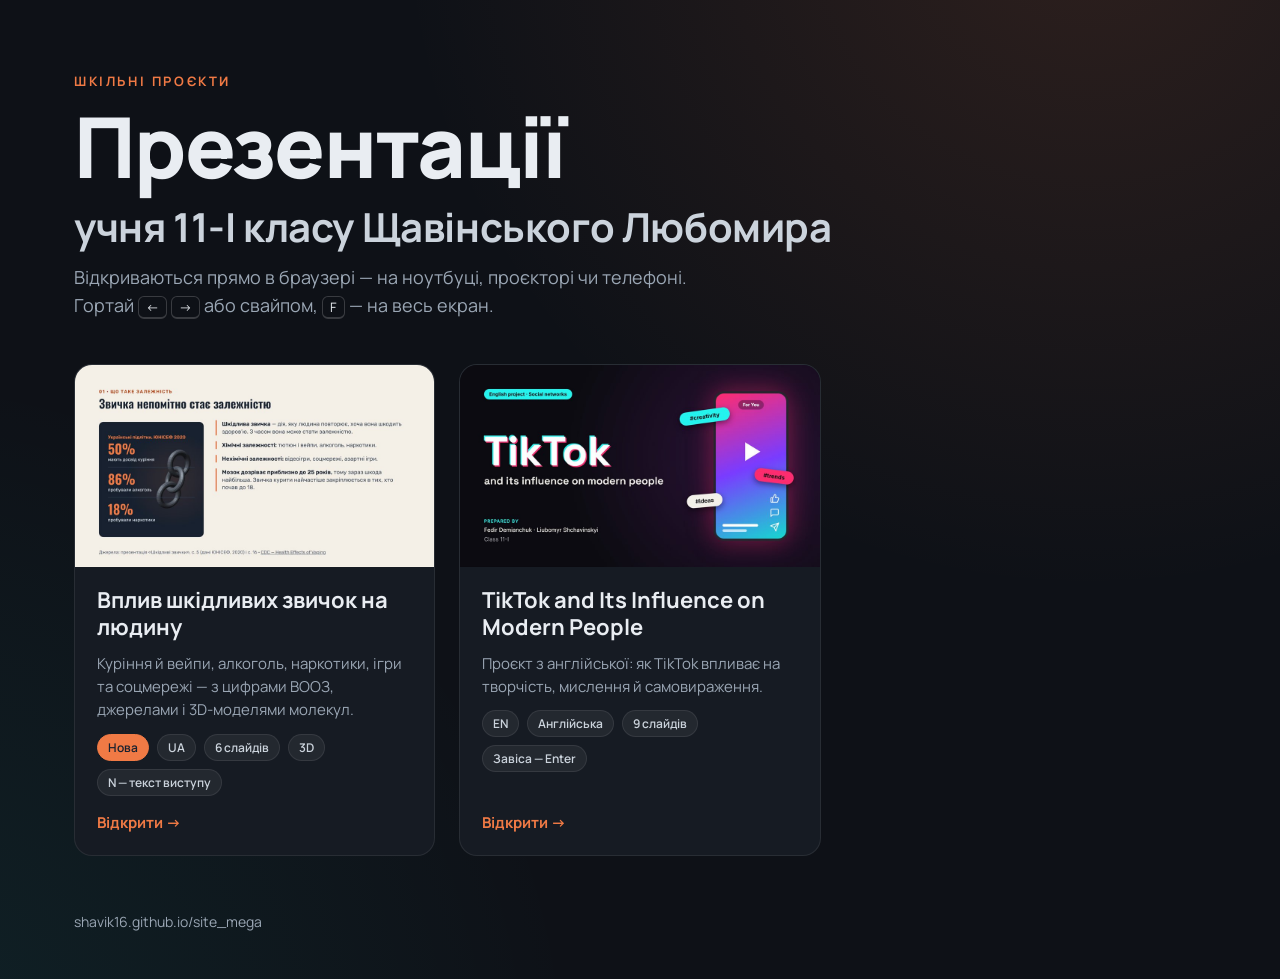
==== commit 09cface5: "Gallery: author heading, drop the GitHub code link Co-Authored-By: Claude Opus 5.5 <noreply@anthropi" ====
--- a/index.html
+++ b/index.html
@@ -3,9 +3,9 @@
 <head>
 <meta charset="utf-8">
 <meta name="viewport" content="width=device-width, initial-scale=1">
-<title>Презентації</title>
+<title>Презентації учня 11-І класу Щавінського Любомира</title>
 <meta name="description" content="Шкільні презентації, які відкриваються прямо в браузері.">
-<meta property="og:title" content="Презентації">
+<meta property="og:title" content="Презентації учня 11-І класу Щавінського Любомира">
 <meta property="og:description" content="Шкільні презентації, які відкриваються прямо в браузері.">
 <meta property="og:image" content="https://shavik16.github.io/site_mega/thumbs/harmful-habits.jpg">
 <link rel="preconnect" href="https://fonts.googleapis.com">
@@ -20,6 +20,7 @@
 .top{display:flex;flex-direction:column;gap:14px;margin-bottom:44px}
 .eyebrow{color:var(--accent);font-weight:700;font-size:13px;letter-spacing:.2em;text-transform:uppercase}
 h1{font-size:clamp(44px,8vw,84px);font-weight:800;line-height:1;letter-spacing:-.02em}
+h1 .who{display:block;margin-top:16px;font-size:clamp(22px,3.4vw,40px);font-weight:700;line-height:1.15;letter-spacing:-.01em;color:#CBD3DC}
 .sub{color:var(--muted);font-size:18px;max-width:640px;line-height:1.55}
 kbd{font-family:inherit;font-size:13px;color:var(--text);border:1px solid rgba(255,255,255,.18);border-bottom-width:2px;border-radius:6px;padding:1px 7px}
 .grid{display:grid;grid-template-columns:repeat(auto-fill,minmax(min(100%,340px),1fr));gap:24px}
@@ -38,14 +39,13 @@
 .open{margin-top:auto;padding-top:6px;color:var(--accent);font-weight:700;font-size:15px}
 footer{margin-top:56px;color:var(--muted);font-size:14px;display:flex;flex-wrap:wrap;gap:8px 20px}
 footer a{color:var(--muted)}
-@media (prefers-reduced-motion: reduce){.card,.thumb img{transition:none}}
 </style>
 </head>
 <body>
 <main class="wrap">
 <header class="top">
 <p class="eyebrow">Шкільні проєкти</p>
-<h1>Презентації</h1>
+<h1>Презентації <span class="who">учня 11-І класу Щавінського Любомира</span></h1>
 <p class="sub">Відкриваються прямо в браузері — на ноутбуці, проєкторі чи телефоні. Гортай <kbd>←</kbd> <kbd>→</kbd> або свайпом, <kbd>F</kbd> — на весь екран.</p>
 </header>
 
@@ -74,7 +74,7 @@
 
 </section>
 
-<footer><span>shavik16.github.io/site_mega</span><a href="https://github.com/Shavik16/site_mega">Код на GitHub</a></footer>
+<footer><span>shavik16.github.io/site_mega</span></footer>
 </main>
 </body>
 </html>
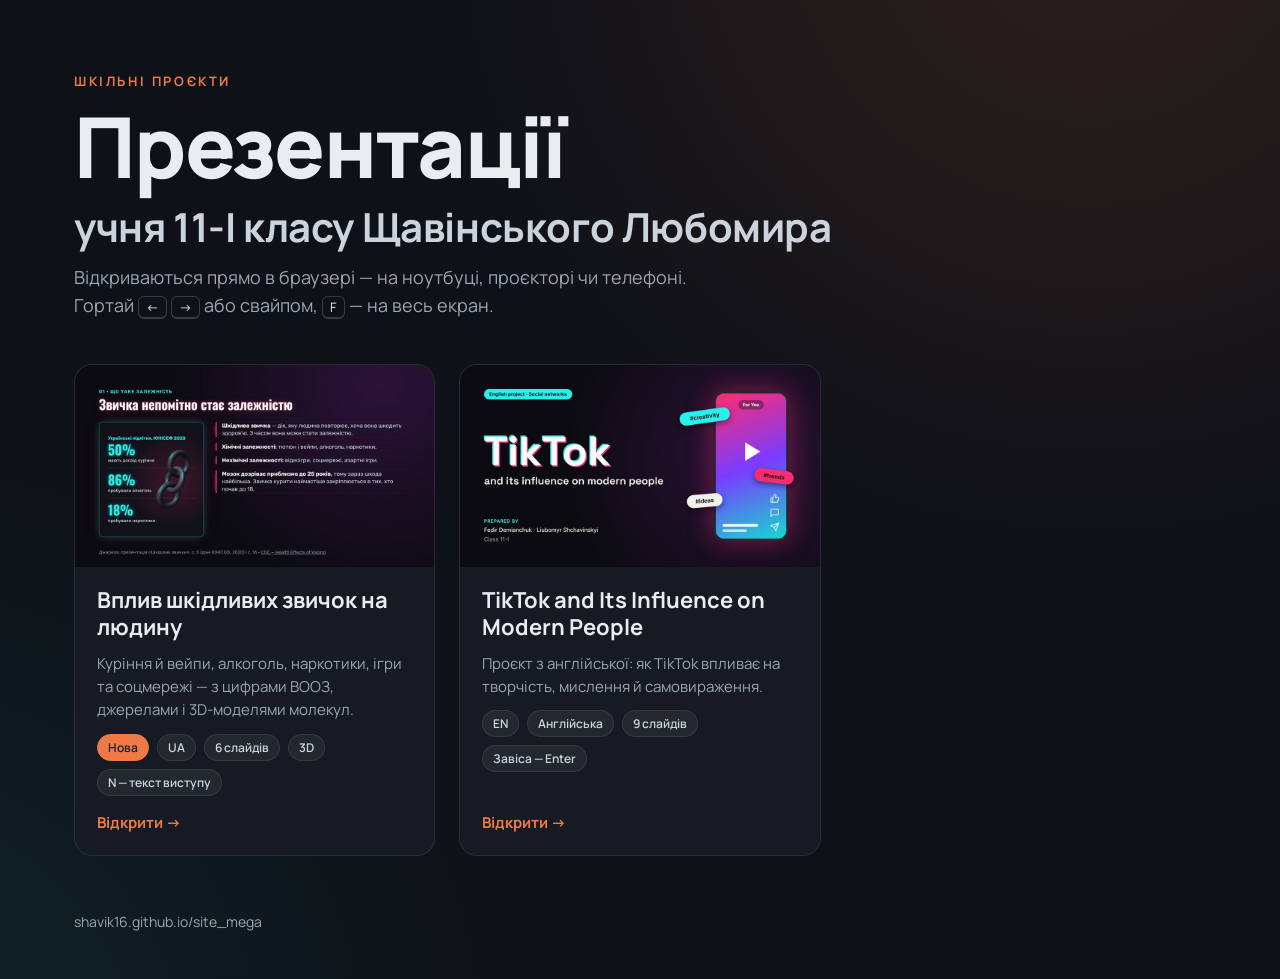
==== commit f786d0b8: "Harmful habits deck: dark neon style Near-black slides with coloured glows, glowing white headings, " ====
--- a/index.html
+++ b/index.html
@@ -53,7 +53,7 @@
 <!-- Щоб додати презентацію: поклади її index.html в окрему папку, прев'ю 960×540 — у thumbs/, і скопіюй одну картку нижче. -->
 
 <a class="card" href="harmful-habits/">
-<div class="thumb"><img src="thumbs/harmful-habits.jpg" alt="Перший слайд: «Звичка непомітно стає залежністю»" width="960" height="540"></div>
+<div class="thumb"><img src="thumbs/harmful-habits.jpg?v=2" alt="Перший слайд: «Звичка непомітно стає залежністю»" width="960" height="540"></div>
 <div class="info">
 <h2>Вплив шкідливих звичок на людину</h2>
 <p>Куріння й вейпи, алкоголь, наркотики, ігри та соцмережі — з цифрами ВООЗ, джерелами і 3D-моделями молекул.</p>
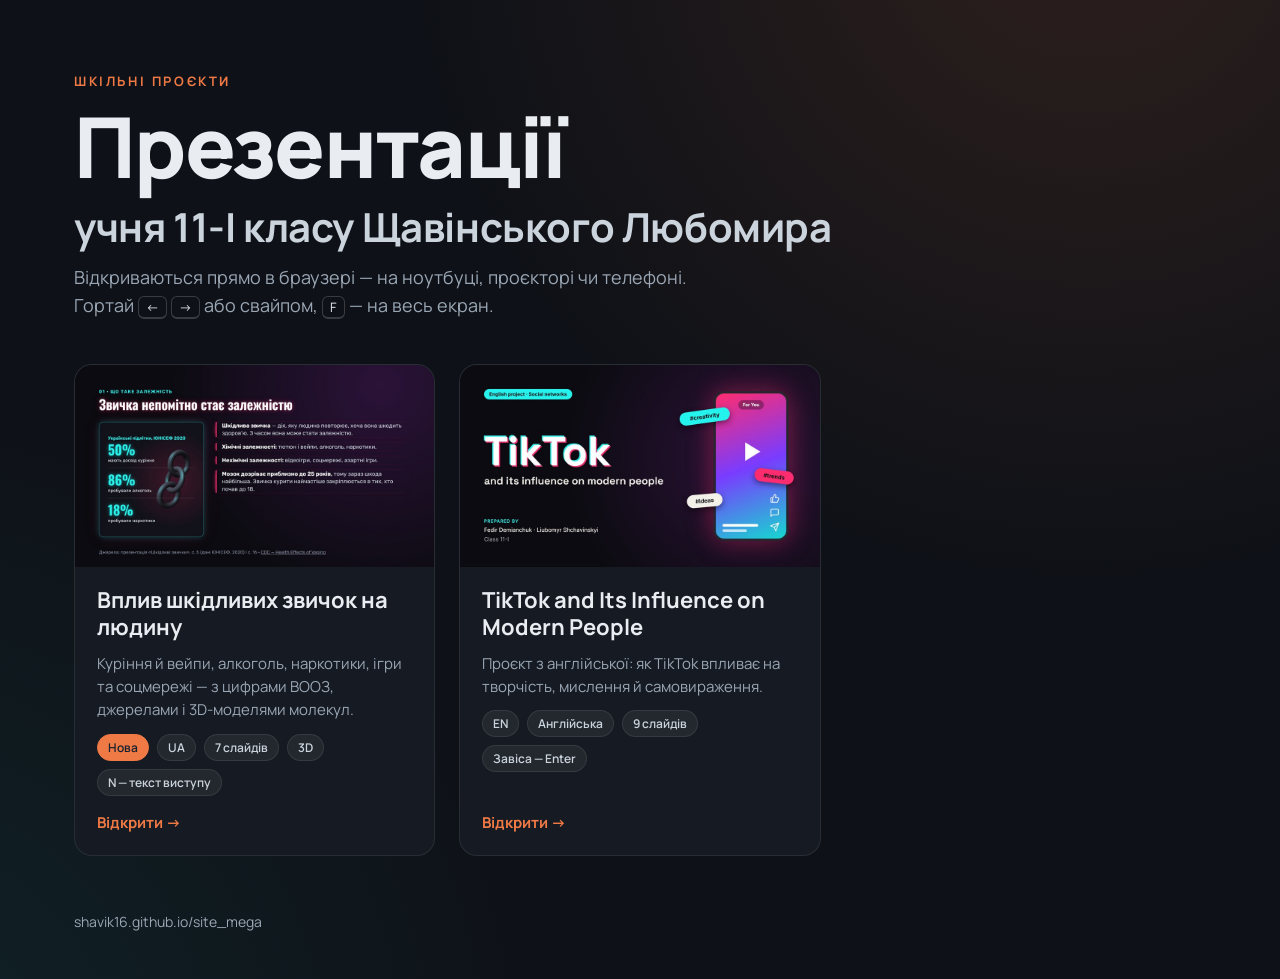
==== commit 63406d67: "Harmful habits deck: add a "popcorn lung" slide New slide 3 after smoking/vapes: what bronchiolitis " ====
--- a/index.html
+++ b/index.html
@@ -57,7 +57,7 @@
 <div class="info">
 <h2>Вплив шкідливих звичок на людину</h2>
 <p>Куріння й вейпи, алкоголь, наркотики, ігри та соцмережі — з цифрами ВООЗ, джерелами і 3D-моделями молекул.</p>
-<div class="tags"><span class="tag hot">Нова</span><span class="tag">UA</span><span class="tag">6 слайдів</span><span class="tag">3D</span><span class="tag">N — текст виступу</span></div>
+<div class="tags"><span class="tag hot">Нова</span><span class="tag">UA</span><span class="tag">7 слайдів</span><span class="tag">3D</span><span class="tag">N — текст виступу</span></div>
 <span class="open">Відкрити →</span>
 </div>
 </a>
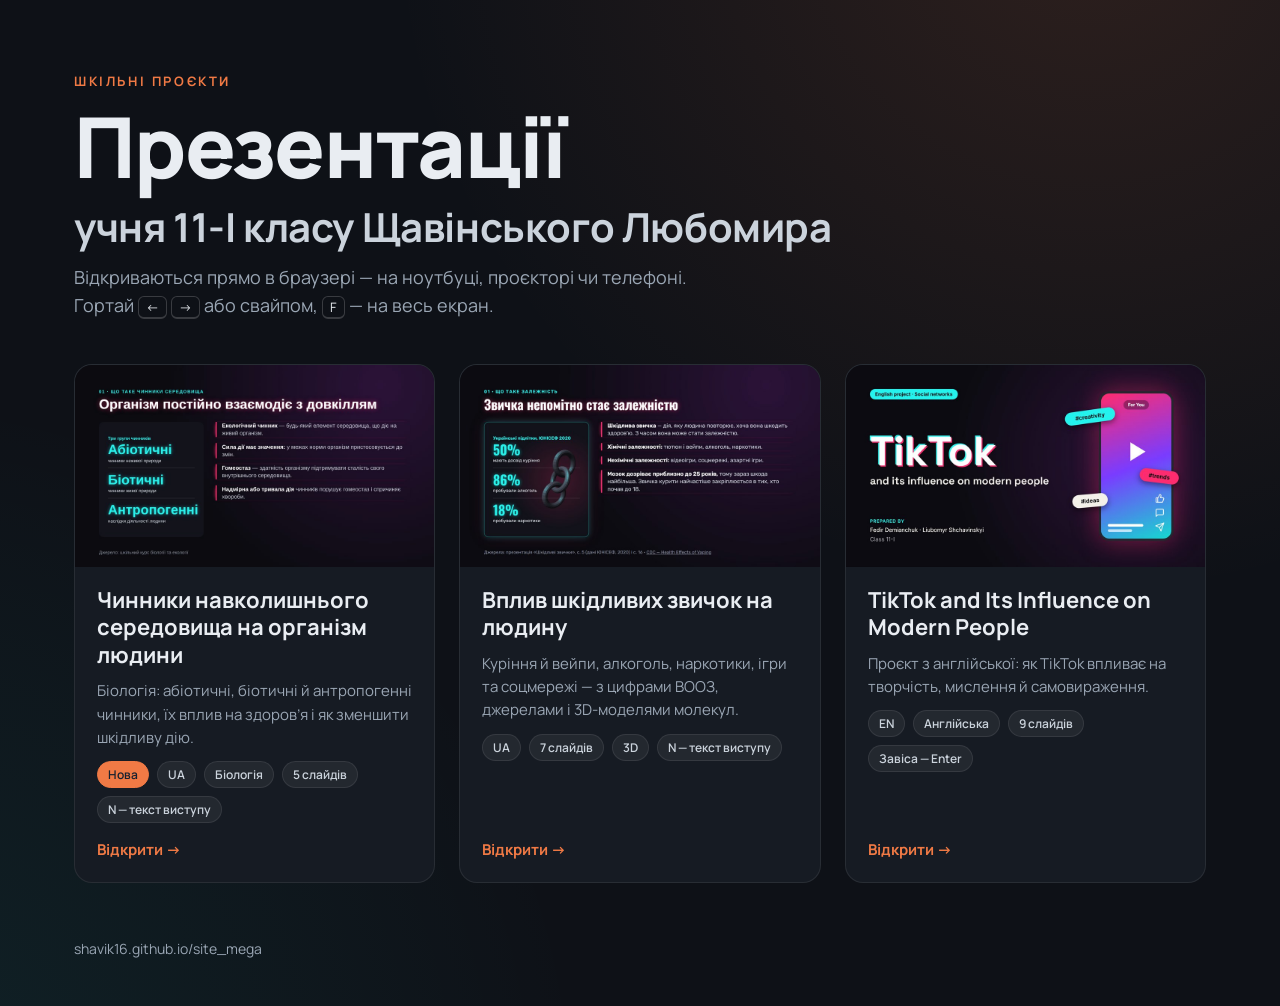
==== commit 84781ce5: "Add biology deck: environmental factors and the human body Co-Authored-By: Claude Sonnet 5.5 <norepl" ====
--- a/index.html
+++ b/index.html
@@ -52,12 +52,22 @@
 <section class="grid" aria-label="Список презентацій">
 <!-- Щоб додати презентацію: поклади її index.html в окрему папку, прев'ю 960×540 — у thumbs/, і скопіюй одну картку нижче. -->
 
+<a class="card" href="environment-factors/">
+<div class="thumb"><img src="thumbs/environment-factors.jpg" alt="Перший слайд: Організм постійно взаємодіє з довкіллям" width="960" height="540"></div>
+<div class="info">
+<h2>Чинники навколишнього середовища на організм людини</h2>
+<p>Біологія: абіотичні, біотичні й антропогенні чинники, їх вплив на здоров’я і як зменшити шкідливу дію.</p>
+<div class="tags"><span class="tag hot">Нова</span><span class="tag">UA</span><span class="tag">Біологія</span><span class="tag">5 слайдів</span><span class="tag">N — текст виступу</span></div>
+<span class="open">Відкрити →</span>
+</div>
+</a>
+
 <a class="card" href="harmful-habits/">
 <div class="thumb"><img src="thumbs/harmful-habits.jpg?v=2" alt="Перший слайд: «Звичка непомітно стає залежністю»" width="960" height="540"></div>
 <div class="info">
 <h2>Вплив шкідливих звичок на людину</h2>
 <p>Куріння й вейпи, алкоголь, наркотики, ігри та соцмережі — з цифрами ВООЗ, джерелами і 3D-моделями молекул.</p>
-<div class="tags"><span class="tag hot">Нова</span><span class="tag">UA</span><span class="tag">7 слайдів</span><span class="tag">3D</span><span class="tag">N — текст виступу</span></div>
+<div class="tags"><span class="tag">UA</span><span class="tag">7 слайдів</span><span class="tag">3D</span><span class="tag">N — текст виступу</span></div>
 <span class="open">Відкрити →</span>
 </div>
 </a>
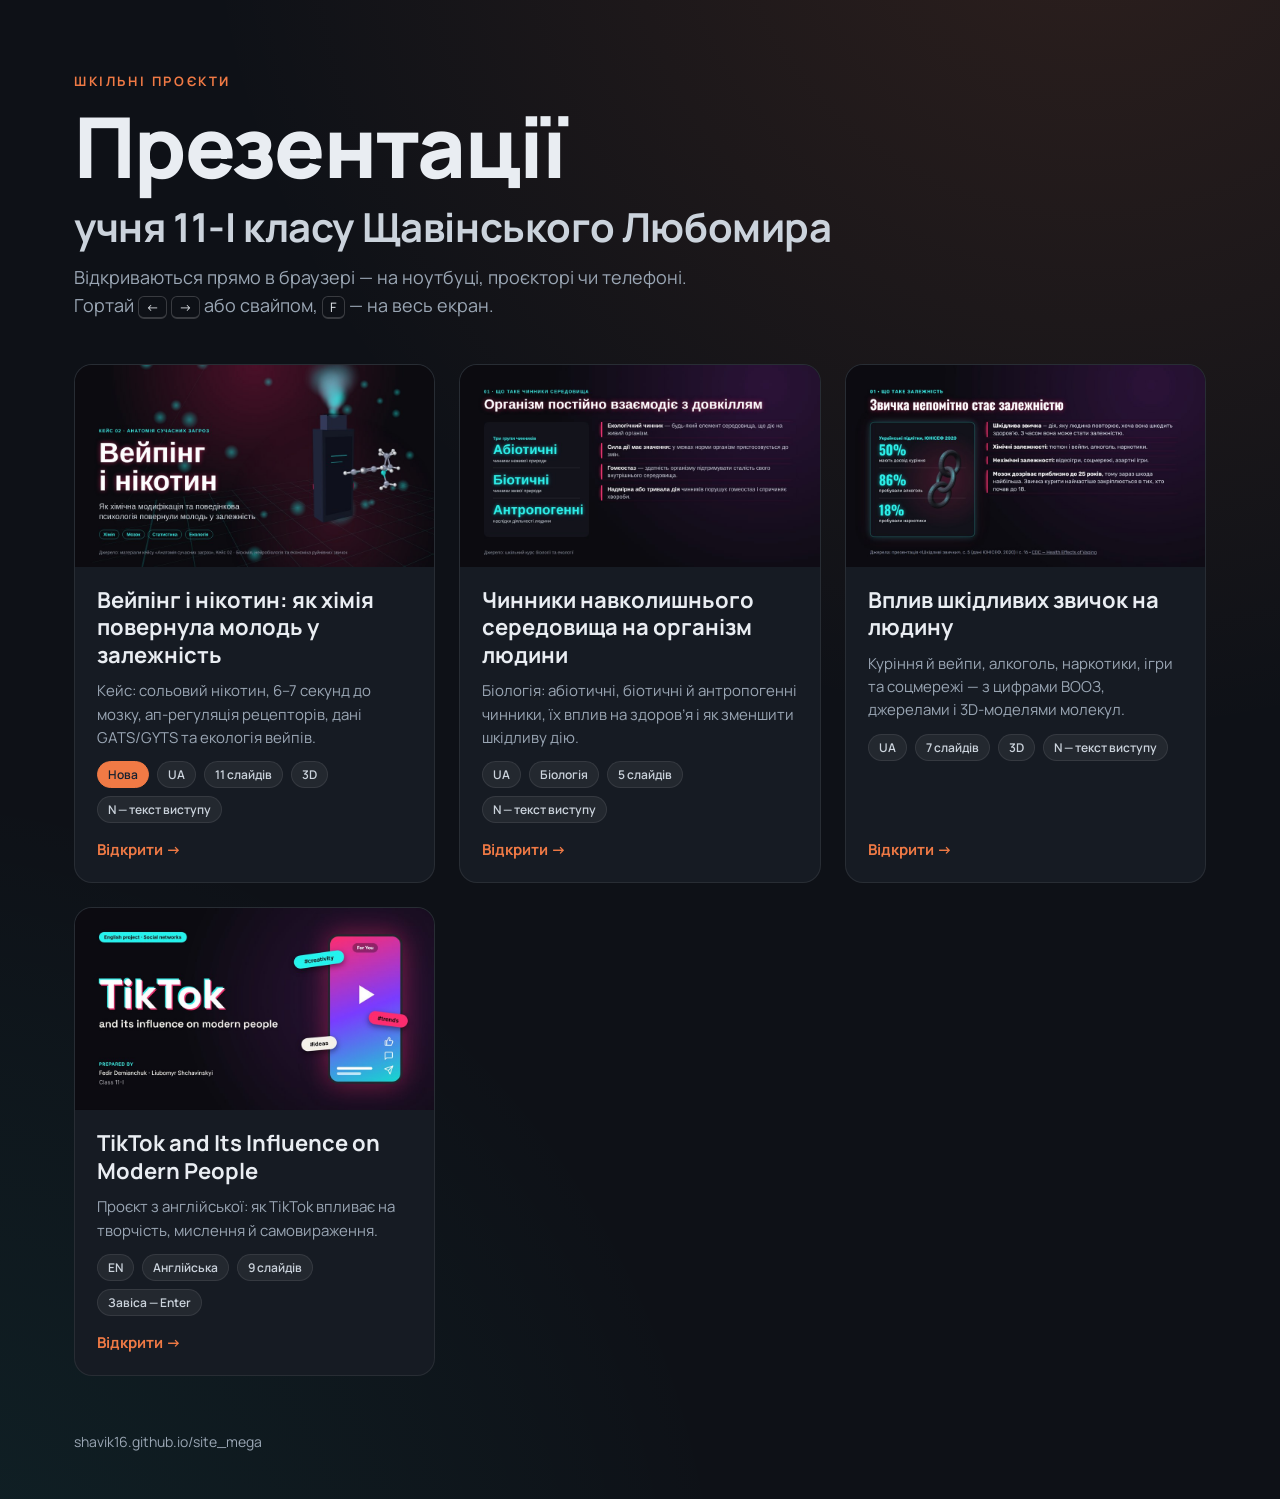
==== commit b43870cb: "Add 3D deck: vaping and nicotine (case 02) 11 slides with 3D scenes (vape, nicotine/benzoic acid mol" ====
--- a/index.html
+++ b/index.html
@@ -52,12 +52,22 @@
 <section class="grid" aria-label="Список презентацій">
 <!-- Щоб додати презентацію: поклади її index.html в окрему папку, прев'ю 960×540 — у thumbs/, і скопіюй одну картку нижче. -->
 
+<a class="card" href="nicotine-vaping/">
+<div class="thumb"><img src="thumbs/nicotine-vaping.jpg" alt="Перший слайд: Вейпінг і нікотин, 3D-вейп і молекула нікотину" width="960" height="540"></div>
+<div class="info">
+<h2>Вейпінг і нікотин: як хімія повернула молодь у залежність</h2>
+<p>Кейс: сольовий нікотин, 6–7 секунд до мозку, ап-регуляція рецепторів, дані GATS/GYTS та екологія вейпів.</p>
+<div class="tags"><span class="tag hot">Нова</span><span class="tag">UA</span><span class="tag">11 слайдів</span><span class="tag">3D</span><span class="tag">N — текст виступу</span></div>
+<span class="open">Відкрити →</span>
+</div>
+</a>
+
 <a class="card" href="environment-factors/">
 <div class="thumb"><img src="thumbs/environment-factors.jpg" alt="Перший слайд: Організм постійно взаємодіє з довкіллям" width="960" height="540"></div>
 <div class="info">
 <h2>Чинники навколишнього середовища на організм людини</h2>
 <p>Біологія: абіотичні, біотичні й антропогенні чинники, їх вплив на здоров’я і як зменшити шкідливу дію.</p>
-<div class="tags"><span class="tag hot">Нова</span><span class="tag">UA</span><span class="tag">Біологія</span><span class="tag">5 слайдів</span><span class="tag">N — текст виступу</span></div>
+<div class="tags"><span class="tag">UA</span><span class="tag">Біологія</span><span class="tag">5 слайдів</span><span class="tag">N — текст виступу</span></div>
 <span class="open">Відкрити →</span>
 </div>
 </a>
